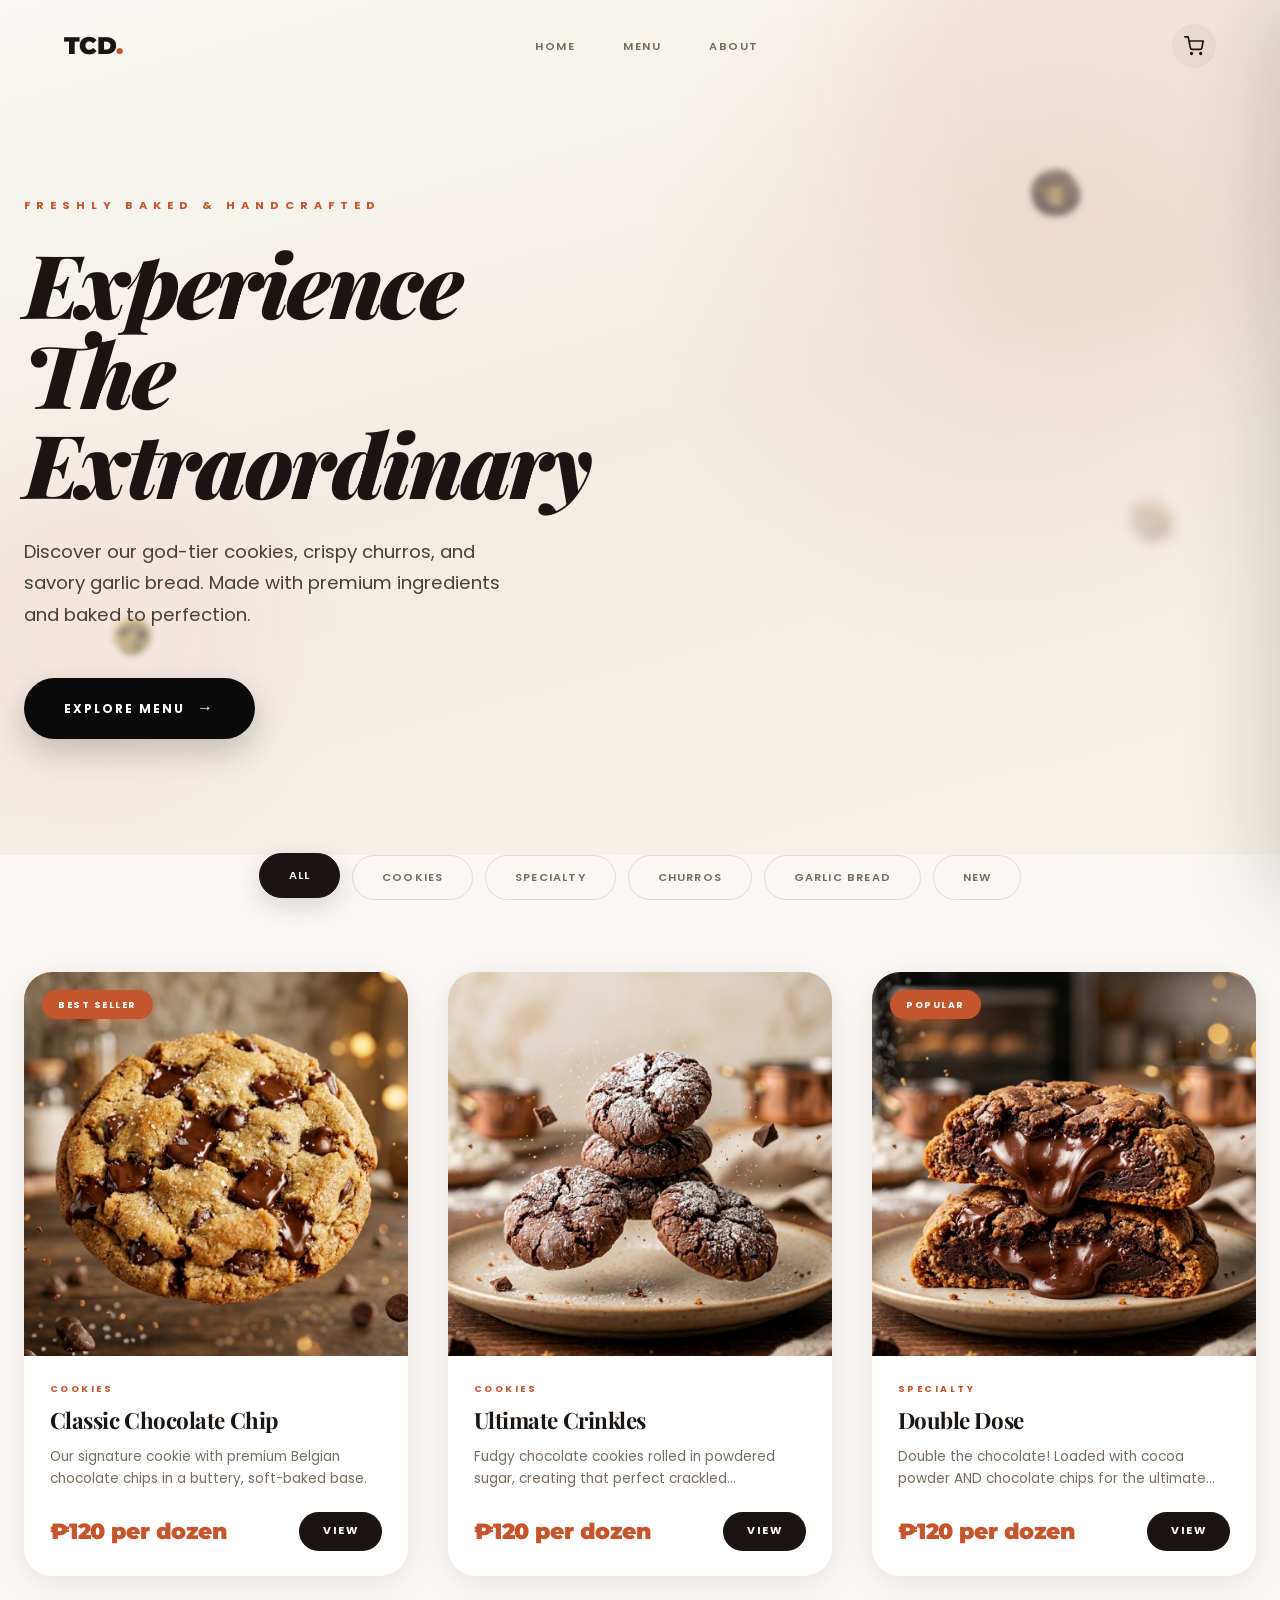
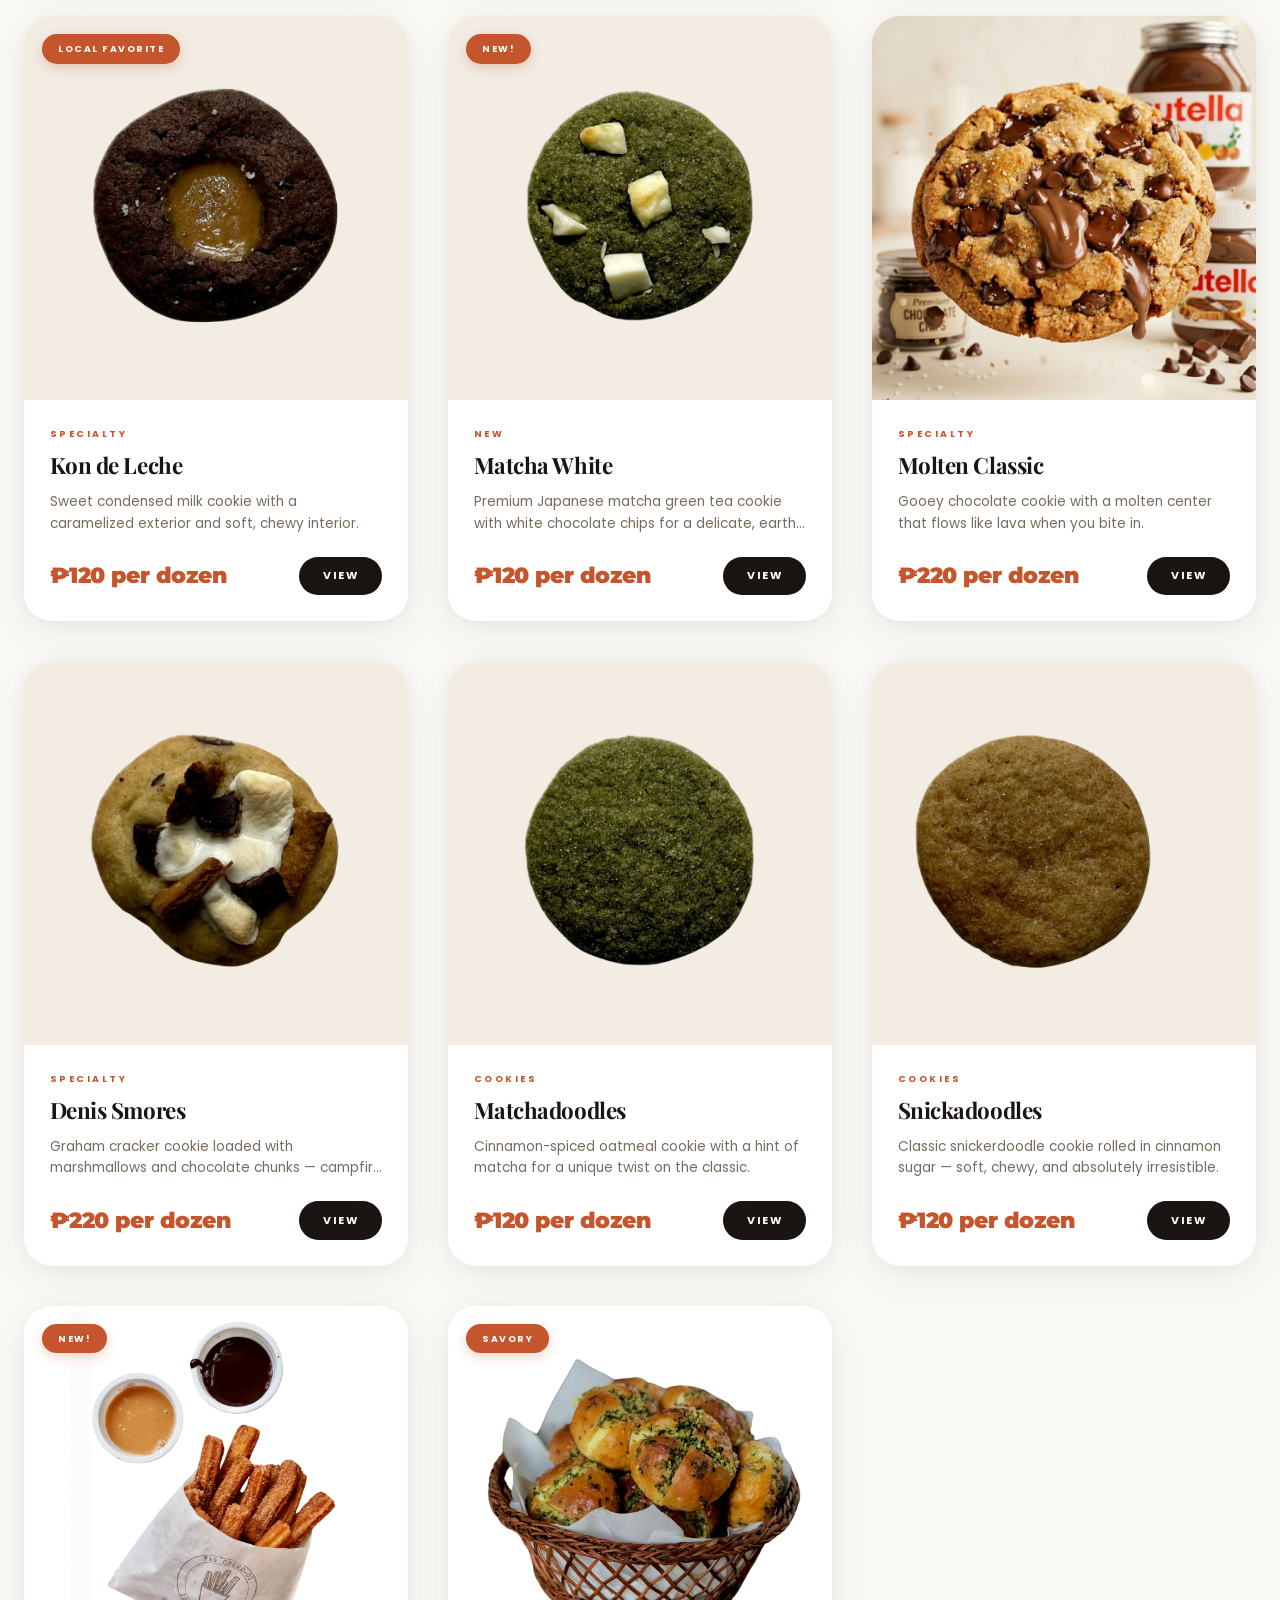
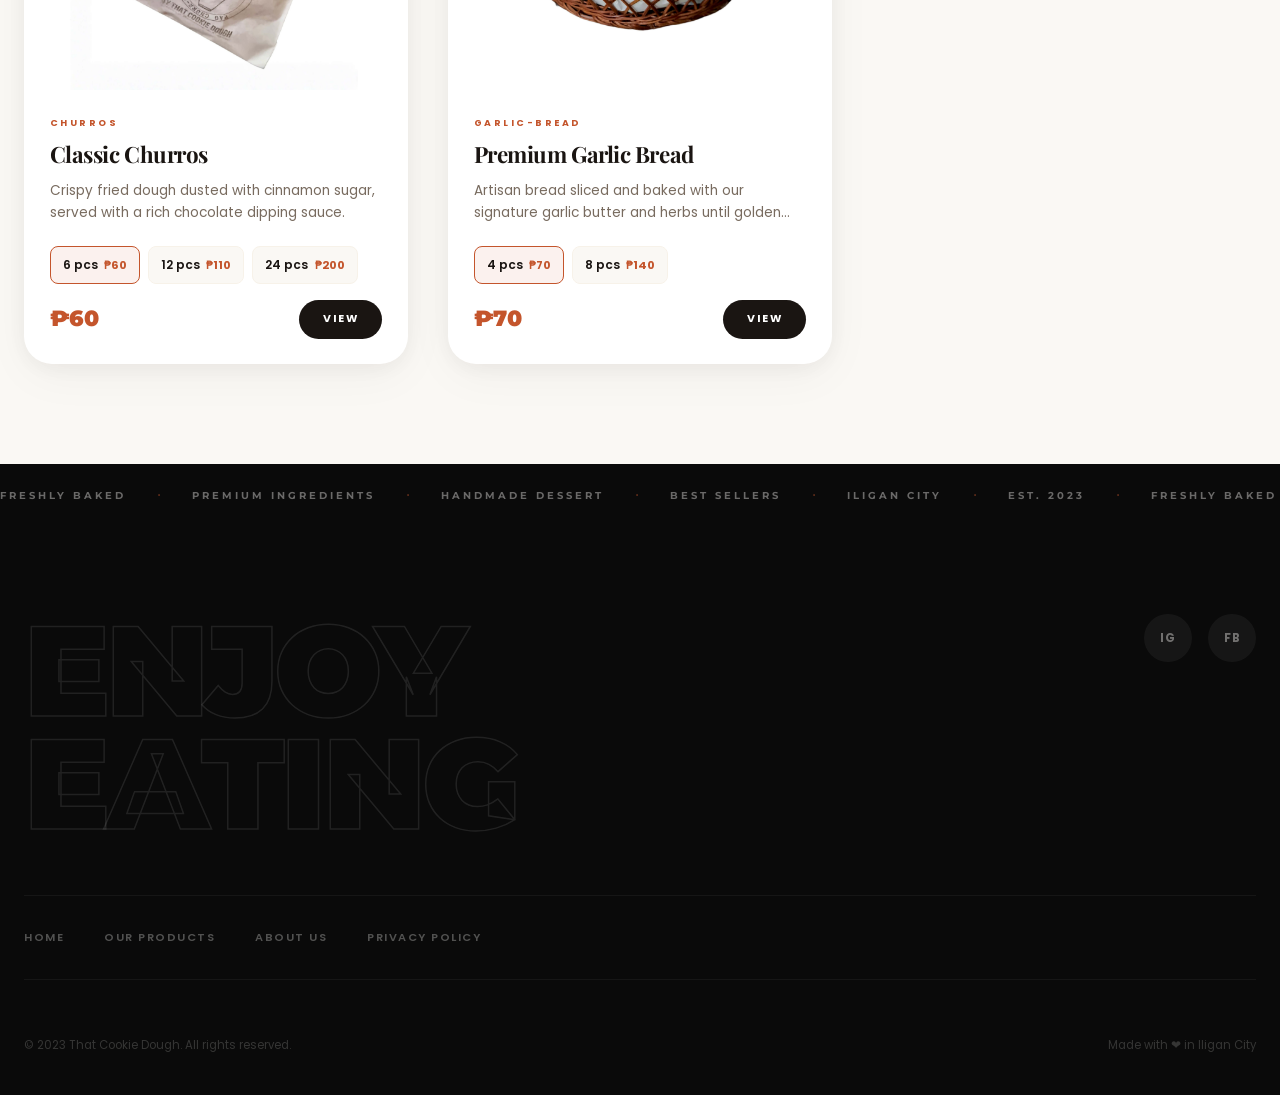
==== pages/product.html @ 1694c1f4 "feat: initial commit for deployment" ====
<!DOCTYPE html>
<html lang="en">
<head>
  <meta charset="UTF-8" />
  <meta name="viewport" content="width=device-width, initial-scale=1.0, viewport-fit=cover" />
  <title>Menu — That Cookie Dough</title>

  <link rel="preconnect" href="https://fonts.googleapis.com" />
  <link rel="preconnect" href="https://fonts.gstatic.com" crossorigin />
  <link href="https://fonts.googleapis.com/css2?family=Montserrat:wght@700;900&family=Poppins:wght@400;600;700&family=Playfair+Display:ital,wght@0,400;0,700;0,900;1,400;1,700&display=swap" rel="stylesheet" />
<link rel="stylesheet" href="../styles/product.css">
  
</head>
<body>

  <!-- NAV -->
  <nav class="nav-bar" id="main-nav" aria-label="Main navigation">
    <a href="homepage.html" class="logo">TCD<span class="logo-dot">.</span></a>
    <div class="nav-links">
      <a href="homepage.html" class="nav-link">Home</a>
      <a href="product.html" class="nav-link">Menu</a>
      <a href="#" class="nav-link">About</a>
    </div>
    <div class="nav-right">
      <button class="cart-icon-btn" id="cart-toggle" aria-label="Open cart">
        <svg width="20" height="20" viewBox="0 0 24 24" fill="none" stroke="currentColor" stroke-width="2" stroke-linecap="round" stroke-linejoin="round" aria-hidden="true">
          <circle cx="9" cy="21" r="1"/><circle cx="20" cy="21" r="1"/>
          <path d="M1 1h4l2.68 13.39a2 2 0 0 0 2 1.61h9.72a2 2 0 0 0 2-1.61L23 6H6"/>
        </svg>
        <span class="cart-count" id="cart-count">0</span>
      </button>
    </div>
  </nav>

  <!-- HERO SECTION -->
  <section class="hero-section" id="hero">
    <div class="hero-bg-elements" id="parallax-bg">
      <div class="floating-orb orb-1"></div>
      <div class="floating-orb orb-2"></div>
      <img src="../public/images/pictures/kon de leche.png" class="hero-float-img float-1" alt="" aria-hidden="true" onerror="this.src='https://images.unsplash.com/photo-1499636136210-6f4ee915583e?q=80&w=200&auto=format&fit=crop'" />
      <img src="../public/images/pictures/10.png" class="hero-float-img float-2" alt="" aria-hidden="true" onerror="this.src='https://images.unsplash.com/photo-1558961363-fa8fdf82db35?q=80&w=200&auto=format&fit=crop'" />
      <img src="../public/images/pictures/9.png" class="hero-float-img float-3" alt="" aria-hidden="true" onerror="this.style.display='none'" />
    </div>
    <div class="container hero-container">
      <div class="hero-content">
        <p class="hero-eyebrow">Freshly Baked & Handcrafted</p>
        <h1 class="hero-title">Experience<br/>The Extraordinary</h1>
        <p class="hero-subtitle">Discover our god-tier cookies, crispy churros, and savory garlic bread. Made with premium ingredients and baked to perfection.</p>
        <a href="#products-grid" class="hero-cta" id="hero-cta">Explore Menu</a>
      </div>
      
    </div>
  </section>

  <!-- FILTER SECTION -->
  <section class="filter-section">
    <div class="container">
      <div class="filter-bar">
        <button class="filter-btn active" data-filter="all">All</button>
        <button class="filter-btn" data-filter="cookies">Cookies</button>
        <button class="filter-btn" data-filter="specialty">Specialty</button>
        <button class="filter-btn" data-filter="churros">Churros</button>
        <button class="filter-btn" data-filter="garlic-bread">Garlic Bread</button>
        <button class="filter-btn" data-filter="new">New</button>
      </div>
    </div>
  </section>

  <!-- PRODUCTS GRID -->
  <section class="products-section">
    <div class="container">
      <div class="products-grid" id="products-grid">
        <!-- Products will be injected via JavaScript -->
      </div>
    </div>
  </section>

  <!-- MARQUEE STRIP -->
  <div class="marquee-strip" aria-hidden="true">
    <div class="marquee-strip-track">
      <div class="marquee-strip-content">
        <span>Freshly Baked</span><span class="ms-dot">·</span>
        <span>Premium Ingredients</span><span class="ms-dot">·</span>
        <span>Handmade Dessert</span><span class="ms-dot">·</span>
        <span>Best Sellers</span><span class="ms-dot">·</span>
        <span>Iligan City</span><span class="ms-dot">·</span>
        <span>Est. 2023</span><span class="ms-dot">·</span>
        <span>Freshly Baked</span><span class="ms-dot">·</span>
        <span>Premium Ingredients</span><span class="ms-dot">·</span>
        <span>Handmade Dessert</span><span class="ms-dot">·</span>
        <span>Best Sellers</span><span class="ms-dot">·</span>
        <span>Iligan City</span><span class="ms-dot">·</span>
        <span>Est. 2023</span><span class="ms-dot">·</span>
      </div>
    </div>
  </div>

  <!-- FOOTER -->
  <footer id="footer">
    <div class="container">
      <div class="footer-top">
        <div>
          <div class="footer-enjoy">ENJOY</div>
          <div class="footer-enjoy">EATING</div>
        </div>
        <div class="footer-socials">
          <a href="https://www.instagram.com/thatcookiedough.ph/" class="social-btn" aria-label="Instagram" target = "_blank">IG</a>
          <a href="https://web.facebook.com/ThatCookieDoughIligan" class="social-btn" aria-label="Facebook" target = "_blank">FB</a>
        </div>
      </div>
      <nav class="footer-links" aria-label="Footer navigation">
        <a class="footer-link" href="homepage.html">Home</a>
        <a class="footer-link" href="product.html">Our Products</a>
        <a class="footer-link" href="#">About Us</a>
        <a class="footer-link" href="#">Privacy Policy</a>
      </nav>
      <div class="footer-bottom">
        <p>© 2023 That Cookie Dough. All rights reserved.</p>
        <p>Made with ❤ in Iligan City</p>
      </div>
    </div>
  </footer>

  <!-- CART PANEL -->
  <div class="cart-overlay" id="cart-overlay" aria-hidden="true"></div>

  <aside class="cart-panel" id="cart-panel" aria-label="Shopping cart">
    <div class="cart-panel-header">
      <h2 class="cart-panel-title">Your Cart</h2>
      <button class="cart-close-btn" id="cart-close" aria-label="Close cart">✕</button>
    </div>
    <div class="cart-items" id="cart-items">
      <div class="cart-empty" id="cart-empty">
        <span class="cart-empty-icon">🛒</span>
        <p>Your cart is empty.</p>
        <p class="cart-empty-sub">Add some treats to get started!</p>
      </div>
    </div>
    <div class="cart-footer" id="cart-footer">
      <div class="cart-total-row">
        <span>Total</span>
        <span class="cart-total-amount" id="cart-total">₱0</span>
      </div>
      <button class="btn-checkout" id="btn-checkout">Proceed to Checkout</button>
    </div>
  </aside>

  <div class="add-feedback-wrap" id="add-feedback-wrap" aria-live="polite"></div>

  <!-- SCRIPTS -->
  <script>
    (function() {
      'use strict';

      // Product Data - matches PRODUCT_MEDIA_REGISTRY from productinfo.html
      const products = [
        {
          id: 'classic',
          name: 'Classic Chocolate Chip',
          price: 120,
          category: 'cookies',
          desc: 'Our signature cookie with premium Belgian chocolate chips in a buttery, soft-baked base.',
          images: '../public/assets/pictures/Classic cookies.png',
          badge: 'Best Seller'
        },
        {
          id: 'crinkles',
          name: 'Ultimate Crinkles',
          price: 120,
          category: 'cookies',
          desc: 'Fudgy chocolate cookies rolled in powdered sugar, creating that perfect crackled appearance.',
          images: '../public/assets/pictures/crinkles.png',
          badge: null
        },
        {
          id: 'double',
          name: 'Double Dose',
          price: 120,
          category: 'specialty',
          desc: 'Double the chocolate! Loaded with cocoa powder AND chocolate chips for the ultimate chocolate experience.',
          images: '../public/assets/pictures/double.png',
          badge: 'Popular'
        },
        {
          id: 'kon-de-leche',
          name: 'Kon de Leche',
          price: 120,
          category: 'specialty',
          desc: 'Sweet condensed milk cookie with a caramelized exterior and soft, chewy interior.',
          images: '../public/assets/pictures/kon de leche.png',
          badge: 'Local Favorite'
        },
        {
          id: 'matcha-white',
          name: 'Matcha White',
          price: 120,
          category: 'new',
          desc: 'Premium Japanese matcha green tea cookie with white chocolate chips for a delicate, earthy sweetness.',
          images: '../public/assets/pictures/matcha white.png',
          badge: 'New!'
        },
        {
          id: 'molten-classic',
          name: 'Molten Classic',
          price: 220,
          category: 'specialty',
          desc: 'Gooey chocolate cookie with a molten center that flows like lava when you bite in.',
          images: '../public/assets/pictures/molten clasic.png',
          badge: null
        },
        {
          id: 'denis-smores',
          name: 'Denis Smores',
          price: 220,
          category: 'specialty',
          desc: 'Graham cracker cookie loaded with marshmallows and chocolate chunks — campfire vibes in every bite.',
          images: '../public/assets/pictures/denis smores.png',
          badge: null
        },
        {
          id: 'matchadoodles',
          name: 'Matchadoodles',
          price: 120,
          category: 'cookies',
          desc: 'Cinnamon-spiced oatmeal cookie with a hint of matcha for a unique twist on the classic.',
          images: '../public/assets/cookei/matchadoodles.png',
          badge: null
        },
        {
          id: 'snickadoodles',
          name: 'Snickadoodles',
          price: 120,
          category: 'cookies',
          desc: 'Classic snickerdoodle cookie rolled in cinnamon sugar — soft, chewy, and absolutely irresistible.',
          images: '../public/assets/cookei/snickadoodles.png',
          badge: null
        },
        {
          id: 'classic-churros',
          name: 'Classic Churros',
          category: 'churros',
          desc: 'Crispy fried dough dusted with cinnamon sugar, served with a rich chocolate dipping sauce.',
          images: '../public/assets/CHURROS 1.jpeg',
          badge: 'New!',
          prices: {
            '6 pcs': 60,
            '12 pcs': 110,
            '24 pcs': 200
          }
        },
        {
          id: 'premium-garlic-bread',
          name: 'Premium Garlic Bread',
          category: 'garlic-bread',
          desc: 'Artisan bread sliced and baked with our signature garlic butter and herbs until golden crisp.',
          images: '../public/assets/BREAD 1.jpeg',
          badge: 'Savory',
          prices: {
            '4 pcs': 70,
            '8 pcs': 140
          }
        }
      ];

      // DOM Elements
      const productsGrid = document.getElementById('products-grid');
      const cartToggle = document.getElementById('cart-toggle');
      const cartPanel = document.getElementById('cart-panel');
      const cartOverlay = document.getElementById('cart-overlay');
      const cartClose = document.getElementById('cart-close');
      const cartItems = document.getElementById('cart-items');
      const cartEmpty = document.getElementById('cart-empty');
      const cartFooter = document.getElementById('cart-footer');
      const cartCount = document.getElementById('cart-count');
      const cartTotal = document.getElementById('cart-total');
      const cartFeedbackWrap = document.getElementById('add-feedback-wrap');

      // Cart State
      let cart = JSON.parse(localStorage.getItem('tcd-cart') || '[]');

      // Nav scroll effect
      const nav = document.getElementById('main-nav');
      window.addEventListener('scroll', () => {
        nav.classList.toggle('scrolled', window.scrollY > 30);
      }, { passive: true });

      // Render Products
      function renderProducts(filter = 'all') {
        const filtered = filter === 'all' 
          ? products 
          : products.filter(p => p.category === filter);

        productsGrid.innerHTML = filtered.map((product, index) => {
          // Check if product has multiple price options
          const hasMultiplePrices = product.prices && typeof product.prices === 'object';
          const priceKeys = hasMultiplePrices ? Object.keys(product.prices) : [];
          const defaultPrice = hasMultiplePrices ? product.prices[priceKeys[0]] : product.price;
          // Display "per dozen" for products with single price (cookies)
          const perDozenText = hasMultiplePrices ? '' : ' per dozen';
          const displayPrice = `₱${defaultPrice}${perDozenText}`;
          
          // Generate size options HTML for products with multiple prices
          const sizeOptionsHTML = hasMultiplePrices ? `
            <div class="size-options" data-product-id="${product.id}">
              ${priceKeys.map((key, idx) => `
                <label class="size-option">
                  <input type="radio" name="size-${product.id}" value="${product.prices[key]}" ${idx === 0 ? 'checked' : ''} />
                  <span class="size-label">${key}</span>
                  <span class="size-price">₱${product.prices[key]}</span>
                </label>
              `).join('')}
            </div>
          ` : '';

          return `
            <article class="product-card" data-id="${product.id}" style="animation-delay: ${index * 0.05}s">
              <div class="product-card-inner">
                <div class="card-image-wrap">
                  <img class="card-image" src="${product.images}" alt="${product.name}" loading="lazy" onerror="this.src='https://images.unsplash.com/photo-1499636136210-6f4ee915583e?q=80&w=500&auto=format&fit=crop'" />
                  ${product.badge ? `<span class="card-badge">${product.badge}</span>` : ''}
                  <button class="card-quick-add" aria-label="Quick add ${product.name}" data-id="${product.id}" data-price="${defaultPrice}">
                    <svg viewBox="0 0 24 24" fill="none" stroke="currentColor" stroke-width="2.5" stroke-linecap="round" stroke-linejoin="round">
                      <line x1="12" y1="5" x2="12" y2="19"></line>
                      <line x1="5" y1="12" x2="19" y2="12"></line>
                    </svg>
                  </button>
                </div>
                <div class="card-content">
                  <p class="card-category">${product.category}</p>
                  <h3 class="card-title">${product.name}</h3>
                  <p class="card-desc">${product.desc}</p>
                  ${sizeOptionsHTML}
                  <div class="card-footer">
                    <span class="card-price" id="price-${product.id}">${displayPrice}</span>
                    <a href="productinfo.html?id=${product.id}&name=${encodeURIComponent(product.name)}&price=${defaultPrice}&desc=${encodeURIComponent(product.desc)}&category=${product.category}" class="card-btn">View</a>
                  </div>
                </div>
              </div>
            </article>
          `;
        }).join('');

        // Apply 3D Hover effect on newly rendered cards
        const cards = document.querySelectorAll('.product-card');
        cards.forEach(card => {
          const inner = card.querySelector('.product-card-inner');
          
          card.addEventListener('mousemove', (e) => {
            const rect = card.getBoundingClientRect();
            const x = e.clientX - rect.left;
            const y = e.clientY - rect.top;
            const centerX = rect.width / 2;
            const centerY = rect.height / 2;
            
            // Calculate tilt angle based on mouse position
            const rotateX = ((y - centerY) / centerY) * -8; // Max 8 degrees tilt
            const rotateY = ((x - centerX) / centerX) * 8;
            
            // Pop the specific elements inside
            inner.style.transform = `scale(1.02) rotateX(${rotateX}deg) rotateY(${rotateY}deg)`;
            inner.style.boxShadow = `
              ${(centerX - x) * 0.15}px ${(centerY - y) * 0.15}px 30px rgba(47,33,25,0.15),
              0 20px 40px rgba(47,33,25,0.1)
            `;
          });
          
          card.addEventListener('mouseleave', () => {
             inner.style.transform = 'scale(1) rotateX(0) rotateY(0)';
             inner.style.boxShadow = 'var(--shadow-card)';
          });
        });

        // Add click handlers to cards
        document.querySelectorAll('.product-card').forEach(card => {
          card.addEventListener('click', (e) => {
            if (!e.target.closest('.card-quick-add')) {
              const id = card.dataset.id;
              const product = products.find(p => p.id === id);
              if (product) {
                // Get the correct price for products with multiple prices
                const price = product.prices ? Object.values(product.prices)[0] : product.price;
                window.location.href = `productinfo.html?id=${product.id}&name=${encodeURIComponent(product.name)}&price=${price}&desc=${encodeURIComponent(product.desc)}&category=${product.category}`;
              }
            }
          });
        });

        // Quick add handlers
        document.querySelectorAll('.card-quick-add').forEach(btn => {
          btn.addEventListener('click', (e) => {
            e.stopPropagation();
            const id = btn.dataset.id;
            const product = products.find(p => p.id === id);
            if (product) {
              // Get the selected price - check if there's a selected radio button
              let price = product.price || product.prices ? Object.values(product.prices)[0] : 0;
              
              // If product has multiple prices, get the selected one
              if (product.prices) {
                const selectedRadio = document.querySelector(`input[name="size-${id}"]:checked`);
                if (selectedRadio) {
                  price = parseInt(selectedRadio.value);
                }
              }
              
              addToCart(product.id, product.name, price, 1);
            }
          });
        });

        // Size option handlers - update price display and button data
        document.querySelectorAll('.size-options').forEach(optionsDiv => {
          const productId = optionsDiv.dataset.productId;
          const priceDisplay = document.getElementById(`price-${productId}`);
          const quickAddBtn = document.querySelector(`.card-quick-add[data-id="${productId}"]`);
          
          optionsDiv.querySelectorAll('input[type="radio"]').forEach(radio => {
            radio.addEventListener('change', (e) => {
              const selectedPrice = e.target.value;
              // For multi-price products (churros, garlic bread), don't add "per dozen"
              const perDozenText = '';
              if (priceDisplay) {
                priceDisplay.textContent = `₱${selectedPrice}${perDozenText}`;
              }
              if (quickAddBtn) {
                quickAddBtn.dataset.price = selectedPrice;
              }
            });
          });
        });
      }

      // Filter buttons
      document.querySelectorAll('.filter-btn').forEach(btn => {
        btn.addEventListener('click', () => {
          document.querySelectorAll('.filter-btn').forEach(b => b.classList.remove('active'));
          btn.classList.add('active');
          renderProducts(btn.dataset.filter);
        });
      });

      // Cart Functions
      function saveCart() {
        localStorage.setItem('tcd-cart', JSON.stringify(cart));
      }

      function openCart() {
        cartPanel.classList.add('open');
        cartOverlay.classList.add('active');
        document.body.style.overflow = 'hidden';
      }

      function closeCart() {
        cartPanel.classList.remove('open');
        cartOverlay.classList.remove('active');
        document.body.style.overflow = '';
      }

      cartToggle.addEventListener('click', openCart);
      cartClose.addEventListener('click', closeCart);
      cartOverlay.addEventListener('click', closeCart);

      function renderCart() {
        const total = cart.reduce((s, i) => s + i.price * i.qty, 0);
        const count = cart.reduce((s, i) => s + i.qty, 0);

        cartCount.textContent = count;
        cartCount.classList.toggle('has-items', count > 0);
        cartTotal.textContent = '₱' + total.toLocaleString();
        
        // Remove existing items
        document.querySelectorAll('.cart-item').forEach(el => el.remove());

        if (cart.length === 0) {
          cartEmpty.style.display = 'flex';
          cartFooter.style.display = 'none';
          saveCart();
          return;
        }

        cartEmpty.style.display = 'none';
        cartFooter.style.display = 'block';

        cart.forEach(item => {
          const el = document.createElement('div');
          el.className = 'cart-item';
          el.innerHTML = `
            <div class="cart-item-info">
              <span class="cart-item-name">${item.name}</span>
              <span class="cart-item-price">₱${(item.price * item.qty).toLocaleString()}</span>
            </div>
            <div class="cart-item-controls">
              <button class="cart-qty-btn" aria-label="Decrease">−</button>
              <span class="cart-qty-num">${item.qty}</span>
              <button class="cart-qty-btn" aria-label="Increase">+</button>
              <button class="cart-remove-btn" aria-label="Remove">✕</button>
            </div>`;
          
          el.querySelectorAll('.cart-qty-btn')[0].addEventListener('click', () => {
            item.qty--;
            if (item.qty <= 0) cart = cart.filter(c => c.id !== item.id);
            renderCart();
          });
          el.querySelectorAll('.cart-qty-btn')[1].addEventListener('click', () => {
            item.qty++;
            renderCart();
          });
          el.querySelector('.cart-remove-btn').addEventListener('click', () => {
            cart = cart.filter(c => c.id !== item.id);
            renderCart();
          });
          cartItems.appendChild(el);
        });
        saveCart();
      }

      function addToCart(id, name, price, quantity) {
        const existing = cart.find(i => i.id === id);
        if (existing) existing.qty += quantity;
        else cart.push({ id, name, price: Number(price), qty: quantity });
        renderCart();
        showAddFeedback(name);
      }

      function showAddFeedback(name) {
        const el = document.createElement('div');
        el.className = 'add-feedback';
        el.textContent = `"${name}" added to cart!`;
        cartFeedbackWrap.appendChild(el);
        requestAnimationFrame(() => el.classList.add('show'));
        setTimeout(() => {
          el.classList.remove('show');
          el.addEventListener('transitionend', () => el.remove(), { once: true });
        }, 2200);
      }

      // Checkout button
      document.getElementById('btn-checkout').addEventListener('click', () => {
        if (cart.length === 0) {
          alert('Your cart is empty. Add some treats first!');
          return;
        }
        // Build URL with cart items
        const cartParam = cart.map(item => `${item.id}:${item.qty}`).join(',');
        window.location.href = `productinfo.html?cart=${encodeURIComponent(cartParam)}&fromCart=true`;
      });

      // Initial render
      renderProducts();
      renderCart();

      // -- GOD-TIER 3D & PARALLAX LOGIC --
      const hero3DCard = document.getElementById('hero-3d-card');
      const hero3DImg = document.getElementById('hero-3d-img');
      const parallaxBg = document.getElementById('parallax-bg');
      const floatImgs = document.querySelectorAll('.hero-float-img');
      
      if (hero3DCard && parallaxBg) {
        document.addEventListener('mousemove', (e) => {
          const x = e.clientX / window.innerWidth;
          const y = e.clientY / window.innerHeight;

          // Hero Card 3D Tilt
          const cardRect = hero3DCard.getBoundingClientRect();
          const cardCenterX = cardRect.left + cardRect.width / 2;
          const cardCenterY = cardRect.top + cardRect.height / 2;
          const rotateY = ((e.clientX - cardCenterX) / cardRect.width) * 20; // Max 20deg
          const rotateX = ((e.clientY - cardCenterY) / cardRect.height) * -20; // Max -20deg

          // Apply rotation with a subtle shine effect
          hero3DCard.style.transform = `rotateX(${rotateX}deg) rotateY(${rotateY}deg)`;
          hero3DImg.style.transform = `translateZ(100px) rotate(${x * -8}deg) scale(1.1)`;

          // Parallax background items
          floatImgs[0].style.transform = `translate(${x * 60}px, ${y * 40}px) rotate(15deg)`;
          floatImgs[1].style.transform = `translate(${x * -70}px, ${y * -50}px) rotate(-25deg)`;
          floatImgs[2].style.transform = `translate(${x * 40}px, ${y * -80}px) rotate(45deg)`;
        });
        
        // Reset nicely when off screen tracking isn't possible, nicely centers
        document.addEventListener('mouseleave', () => {
          hero3DCard.style.transform = `rotateX(0deg) rotateY(0deg)`;
          hero3DImg.style.transform = `translateZ(80px) rotate(-15deg) scale(1)`;
          floatImgs[0].style.transform = `translate(0px, 0px) rotate(15deg)`;
          floatImgs[1].style.transform = `translate(0px, 0px) rotate(-25deg)`;
          floatImgs[2].style.transform = `translate(0px, 0px) rotate(45deg)`;
        });
      }

      // Smooth scroll for CTA
      const heroCta = document.getElementById('hero-cta');
      if (heroCta) {
        heroCta.addEventListener('click', (e) => {
          e.preventDefault();
          const target = document.getElementById('products-grid');
          const offset = 100; // Account for fixed nav
          const top = target.getBoundingClientRect().top + window.scrollY - offset;
          window.scrollTo({ top, behavior: 'smooth' });
        });
      }

    })();
  </script>
</body>
</html>
---- styles/product.css ----
/* ═══════════════════════════════════════════════════════════════════
       GOD-TIER PRODUCT CATALOG — Apple/Nike-Level Premium Experience
       That Cookie Dough | Immersive E-Commerce Design
    ═══════════════════════════════════════════════════════════════════ */

    /* ── ROOT VARIABLES ── */
    :root {
      --accent: #c4552c;
      --accent-deep: #a74321;
      --accent-red: #e31d24;
      --accent-glow: rgba(196, 85, 44, 0.18);
      
      --layer-1: #faf8f4;
      --layer-2: #f2ece3;
      --layer-3: #f7f2e9;
      
      --dark-1: #0a0a0a;
      --dark-2: #141414;
      --dark-3: #1c1c1c;
      
      --t-head: #1a1512;
      --t-body: #4a3f36;
      --t-secondary: #786b5f;
      --t-low: #a89a8c;
      
      /* Premium easing curves */
      --ease-out: cubic-bezier(0.16, 1, 0.3, 1);
      --ease-bounce: cubic-bezier(0.34, 1.56, 0.64, 1);
      --ease-smooth: cubic-bezier(0.25, 0.46, 0.45, 0.94);
      --ease-luxury: cubic-bezier(0.22, 1, 0.36, 1);
      
      --section-py: 100px;
      --container-max: 1440px;
      --container-px: 24px;
      --radius-card: 28px;
      --radius-btn: 50px;
      --radius-sm: 12px;
      
      /* Enhanced shadows for premium feel */
      --shadow-card: 0 4px 24px rgba(26, 21, 18, 0.06), 0 12px 48px rgba(26, 21, 18, 0.04);
      --shadow-card-hov: 0 8px 32px rgba(26, 21, 18, 0.1), 0 24px 64px rgba(26, 21, 18, 0.08);
      --shadow-glass: 0 8px 32px rgba(0, 0, 0, 0.08), inset 0 1px 0 rgba(255, 255, 255, 0.2);
      --shadow-lifted: 0 20px 60px rgba(26, 21, 18, 0.12), 0 8px 24px rgba(26, 21, 18, 0.06);
    }

    /* ── RESET & BASE ── */
    *, *::before, *::after {
      margin: 0;
      padding: 0;
      box-sizing: border-box;
      scrollbar-width: thin;
      scrollbar-color: var(--accent) #f2ebe5;
    }

    html {
      overflow-x: hidden;
      scroll-behavior: smooth;
    }

    body {
      width: 100%;
      background: var(--layer-1);
      color: var(--t-head);
      font-family: 'Poppins', -apple-system, BlinkMacSystemFont, sans-serif;
      font-size: 15px;
      line-height: 1.65;
      overflow-x: hidden;
      -webkit-font-smoothing: antialiased;
      -moz-osx-font-smoothing: grayscale;
    }

    h1, h2, h3 { 
      font-family: 'Montserrat', -apple-system, BlinkMacSystemFont, sans-serif; 
      font-weight: 700; 
      line-height: 1.15; 
      letter-spacing: -0.02em;
    }
    
    h1 { font-weight: 900; }
    
    a { text-decoration: none; color: inherit; }
    button { cursor: pointer; font-family: inherit; border: none; background: none; }
    img { display: block; max-width: 100%; }

    /* ── CONTAINER ── */
    .container {
      max-width: var(--container-max);
      margin: 0 auto;
      padding: 0 var(--container-px);
    }

    /* ═══════════════════════════════════════════════════════════════
       ULTRA-MINIMALISTIC GLASSMORPHIC NAV BAR
    ═══════════════════════════════════════════════════════════════ */
    .nav-bar {
      position: fixed;
      top: 0; left: 0; right: 0;
      padding: 1.5rem clamp(2rem, 5vw, 5rem);
      display: flex;
      justify-content: space-between;
      align-items: center;
      z-index: 100;
      transition: all 0.4s var(--ease-luxury);
    }

    .nav-bar.scrolled {
      background: rgba(250, 248, 244, 0.85);
      backdrop-filter: blur(20px) saturate(200%);
      -webkit-backdrop-filter: blur(20px) saturate(200%);
      padding: 1rem clamp(2rem, 5vw, 5rem);
      border-bottom: 1px solid rgba(26, 21, 18, 0.04);
      box-shadow: 0 4px 30px rgba(26, 21, 18, 0.06);
    }

    .logo {
      font-family: 'Montserrat', sans-serif;
      font-weight: 900;
      font-size: 1.5rem;
      letter-spacing: -0.03em;
      color: var(--t-head);
      transition: transform 0.3s var(--ease-bounce);
    }
    .logo:hover { transform: scale(1.02); }
    .logo-dot { 
      color: var(--accent);
      transition: transform 0.3s var(--ease-bounce);
    }
    .logo:hover .logo-dot { transform: rotate(180deg); }

    .nav-links {
      display: none;
      gap: 3rem;
      align-items: center;
    }
    @media (min-width: 900px) { .nav-links { display: flex; } }

    .nav-link {
      font-size: 0.7rem;
      font-weight: 600;
      text-transform: uppercase;
      letter-spacing: 1.5px;
      color: var(--t-secondary);
      position: relative;
      padding: 0.5rem 0;
      transition: color 0.3s var(--ease-smooth);
    }
    .nav-link::after {
      content: '';
      position: absolute;
      bottom: 0;
      left: 0;
      width: 0;
      height: 1.5px;
      background: var(--accent);
      transition: width 0.3s var(--ease-luxury);
    }
    .nav-link:hover { color: var(--t-head); }
    .nav-link:hover::after { width: 100%; }

    .nav-right {
      display: flex;
      align-items: center;
      gap: 1rem;
    }

    .cart-icon-btn {
      position: relative;
      width: 44px; height: 44px;
      background: rgba(26, 21, 18, 0.04);
      border-radius: 50%;
      display: flex; align-items: center; justify-content: center;
      color: var(--t-head);
      transition: all 0.3s var(--ease-bounce);
    }
    .cart-icon-btn:hover { 
      background: var(--accent); 
      color: #fff; 
      transform: scale(1.08);
      box-shadow: 0 8px 24px rgba(196, 85, 44, 0.3);
    }

    .cart-count {
      position: absolute;
      top: -3px; right: -3px;
      min-width: 20px; height: 20px;
      background: var(--accent);
      color: #fff;
      border-radius: 10px;
      font-size: 0.6rem; font-weight: 700;
      display: flex; align-items: center; justify-content: center;
      padding: 0 5px;
      border: 2px solid var(--layer-1);
      transform: scale(0);
      transition: transform 0.35s var(--ease-bounce);
    }
    .cart-count.has-items { transform: scale(1); }

    /* ═══════════════════════════════════════════════════════════════
       IMMERSIVE 3D HERO SECTION
    ═══════════════════════════════════════════════════════════════ */
    .hero-section {
      padding: 180px 0 100px;
      position: relative;
      overflow: hidden;
      perspective: 1500px;
      min-height: 95vh;
      display: flex;
      align-items: center;
      background: linear-gradient(165deg, var(--layer-1) 0%, var(--layer-2) 50%, var(--layer-3) 100%);
    }

    .hero-section::before {
      content: '';
      position: absolute;
      top: -30%;
      right: -15%;
      width: 70%;
      height: 120%;
      background: radial-gradient(ellipse, rgba(196, 85, 44, 0.08) 0%, transparent 60%);
      pointer-events: none;
    }

    .hero-container {
      display: grid;
      grid-template-columns: 1fr 1fr;
      align-items: center;
      gap: clamp(3rem, 8vw, 6rem);
      position: relative;
      z-index: 10;
      width: 100%;
      max-width: var(--container-max);
      margin: 0 auto;
      padding: 0 var(--container-px);
    }

    @media (max-width: 1024px) {
      .hero-container { 
        grid-template-columns: 1fr; 
        text-align: center;
        gap: 3rem;
      }
      .hero-content { text-align: center; }
      .hero-showcase { margin-top: 1rem; }
    }

    /* Hero Content Typography - Apple-style */
    .hero-content {
      text-align: left;
      position: relative;
      z-index: 1;
    }
    
    @media (max-width: 1024px) { 
      .hero-content { 
        text-align: center;
        display: flex;
        flex-direction: column;
        align-items: center;
      } 
    }

    .hero-eyebrow {
      font-size: 0.7rem;
      font-weight: 700;
      text-transform: uppercase;
      letter-spacing: 6px;
      color: var(--accent);
      margin-bottom: 1.5rem;
      animation: fadeUp 0.9s var(--ease-out) both;
    }

    .hero-title {
      font-family: 'Playfair Display', Georgia, serif;
      font-size: clamp(3rem, 7vw, 5.5rem);
      font-weight: 900;
      font-style: italic;
      line-height: 1.02;
      letter-spacing: -0.03em;
      color: var(--t-head);
      margin-bottom: 1.8rem;
      animation: fadeUp 0.9s 0.1s var(--ease-out) both;
    }

    .hero-subtitle {
      font-size: 1.15rem;
      color: var(--t-body);
      max-width: 480px;
      line-height: 1.7;
      margin-bottom: 2.5rem;
      animation: fadeUp 0.9s 0.2s var(--ease-out) both;
    }

    @media (max-width: 1024px) {
      .hero-subtitle {
        max-width: 560px;
      }
    }

    @keyframes fadeUp {
      from { opacity: 0; transform: translateY(40px); }
      to { opacity: 1; transform: translateY(0); }
    }

    /* Hero CTA Button */
    .hero-cta {
      display: inline-flex;
      align-items: center;
      gap: 0.75rem;
      margin-top: 0.5rem;
      padding: 1.1rem 2.5rem;
      background: var(--dark-1);
      color: #fff;
      font-size: 0.75rem;
      font-weight: 700;
      text-transform: uppercase;
      letter-spacing: 2px;
      border-radius: 50px;
      box-shadow: 0 12px 32px rgba(0, 0, 0, 0.2);
      transition: all 0.4s var(--ease-bounce);
      position: relative;
      overflow: hidden;
      animation: fadeUp 0.9s 0.3s var(--ease-out) both;
    }

    .hero-cta::before {
      content: ''; 
      position: absolute; 
      top: 0; left: -100%; 
      width: 100%; height: 100%;
      background: linear-gradient(90deg, transparent, rgba(255,255,255,0.15), transparent);
      transition: left 0.6s ease;
    }
    
    .hero-cta::after {
      content: '→';
      font-size: 1rem;
      transition: transform 0.3s var(--ease-bounce);
    }
    
    .hero-cta:hover { 
      transform: translateY(-4px); 
      box-shadow: 0 18px 44px rgba(0, 0, 0, 0.28);
    }
    .hero-cta:hover::before { left: 100%; }
    .hero-cta:hover::after { transform: translateX(4px); }

    /* ═══════════════════════════════════════════════════════════════
       3D SHOWCASE CARD - Premium Glassmorphism
    ═══════════════════════════════════════════════════════════════ */
    .hero-showcase {
      display: flex; 
      justify-content: center; 
      align-items: center;
      perspective: 1500px;
    }

    .hero-3d-card {
      width: min(100%, 420px);
      aspect-ratio: 4/5;
      background: linear-gradient(145deg, 
        rgba(255, 255, 255, 0.7) 0%, 
        rgba(255, 255, 255, 0.3) 50%,
        rgba(255, 255, 255, 0.1) 100%);
      border: 1px solid rgba(255, 255, 255, 0.4);
      border-radius: 32px;
      box-shadow: 
        0 25px 50px rgba(0, 0, 0, 0.1),
        0 0 0 1px rgba(255, 255, 255, 0.5) inset,
        0 -10px 40px rgba(196, 85, 44, 0.05) inset;
      backdrop-filter: blur(30px) saturate(150%);
      -webkit-backdrop-filter: blur(30px) saturate(150%);
      transform-style: preserve-3d;
      will-change: transform;
      position: relative;
      display: flex; 
      align-items: center; 
      justify-content: center;
      transition: transform 0.12s ease-out;
    }

    .hero-3d-card::before {
      content: '';
      position: absolute;
      inset: -30px;
      background: radial-gradient(circle at 50% 30%, rgba(196, 85, 44, 0.12) 0%, transparent 50%);
      z-index: -1;
      filter: blur(20px);
    }

    .hero-3d-card::after {
      content: '';
      position: absolute;
      inset: -40px;
      background: radial-gradient(circle at 70% 70%, rgba(227, 29, 36, 0.06) 0%, transparent 40%);
      z-index: -2;
      filter: blur(30px);
    }

    .hero-3d-img {
      width: 150%;
      max-width: none;
      transform: translateZ(60px) rotate(-12deg);
      filter: drop-shadow(0 40px 40px rgba(0, 0, 0, 0.25));
      pointer-events: none;
      transition: transform 0.25s ease-out;
    }

    /* ═══════════════════════════════════════════════════════════════
       FLOATING PARALLAX BACKGROUND - Complex Layered Animations
    ═══════════════════════════════════════════════════════════════ */
    .hero-bg-elements {
      position: absolute; 
      inset: 0; 
      pointer-events: none; 
      overflow: hidden;
      z-index: 0;
    }
    
    .floating-orb {
      position: absolute; 
      border-radius: 50%; 
      filter: blur(60px); 
      opacity: 0.5;
    }
    
    .orb-1 { 
      width: 500px; height: 500px; 
      background: rgba(196, 85, 44, 0.12); 
      top: -150px; right: -100px; 
      animation: orbFloat1 15s ease-in-out infinite alternate;
    }
    
    .orb-2 { 
      width: 350px; height: 350px; 
      background: rgba(227, 29, 36, 0.06); 
      bottom: 5%; left: -80px; 
      animation: orbFloat2 18s ease-in-out infinite alternate;
      animation-delay: -7s;
    }

    @keyframes orbFloat1 {
      0% { transform: translate(0, 0) scale(1); }
      50% { transform: translate(-30px, 40px) scale(1.05); }
      100% { transform: translate(20px, -20px) scale(0.95); }
    }

    @keyframes orbFloat2 {
      0% { transform: translate(0, 0) scale(1); }
      50% { transform: translate(40px, -30px) scale(1.08); }
      100% { transform: translate(-20px, 30px) scale(0.92); }
    }

    /* Floating Images with Complex Animations */
    .hero-float-img {
      position: absolute; 
      opacity: 0.5; 
      filter: blur(3px) brightness(1.15); 
      will-change: transform;
      pointer-events: none;
    }
    
    /* Float 1 - Kon de Leche - Gentle floating */
    .float-1 { 
      width: 140px; 
      top: 18%; 
      right: 12%; 
      transform: rotate(12deg);
      animation: floatGentle 8s ease-in-out infinite;
    }
    
    /* Float 2 - Image 10 - More movement */
    .float-2 { 
      width: 110px; 
      bottom: 22%; 
      left: 6%; 
      transform: rotate(-20deg);
      animation: floatActive 6s ease-in-out infinite;
      animation-delay: -2s;
    }
    
    /* Float 3 - Image 9 - Subtle drift */
    .float-3 { 
      width: 180px; 
      top: 55%; 
      right: 3%; 
      transform: rotate(38deg);
      opacity: 0.25; 
      filter: blur(6px);
      animation: floatSubtle 10s ease-in-out infinite;
      animation-delay: -4s;
    }

    @keyframes floatGentle {
      0%, 100% { 
        transform: translateY(0) translateX(0) rotate(12deg); 
      }
      33% { 
        transform: translateY(-15px) translateX(8px) rotate(15deg); 
      }
      66% { 
        transform: translateY(-8px) translateX(-5px) rotate(9deg); 
      }
    }

    @keyframes floatActive {
      0%, 100% { 
        transform: translateY(0) translateX(0) rotate(-20deg); 
      }
      25% { 
        transform: translateY(-22px) translateX(12px) rotate(-25deg); 
      }
      50% { 
        transform: translateY(-12px) translateX(-8px) rotate(-15deg); 
      }
      75% { 
        transform: translateY(-28px) translateX(5px) rotate(-22deg); 
      }
    }

    @keyframes floatSubtle {
      0%, 100% { 
        transform: translateY(0) translateX(0) rotate(38deg); 
        opacity: 0.25;
      }
      50% { 
        transform: translateY(-18px) translateX(-10px) rotate(42deg); 
        opacity: 0.18;
      }
    }

    /* ═══════════════════════════════════════════════════════════════
       CATEGORY FILTER - Sleek Pill-Shaped Outlines
    ═══════════════════════════════════════════════════════════════ */
    .filter-section {
      padding: 0 0 48px;
      position: relative;
      z-index: 10;
    }

    .filter-bar {
      display: flex;
      justify-content: center;
      gap: 0.75rem;
      flex-wrap: wrap;
      padding: 0 1rem;
    }

    .filter-btn {
      padding: 0.8rem 1.8rem;
      font-size: 0.7rem;
      font-weight: 600;
      text-transform: uppercase;
      letter-spacing: 1.2px;
      color: var(--t-secondary);
      background: transparent;
      border: 1.5px solid rgba(26, 21, 18, 0.12);
      border-radius: 50px;
      position: relative;
      overflow: hidden;
      transition: all 0.35s var(--ease-luxury);
    }

    .filter-btn::before {
      content: '';
      position: absolute;
      inset: 0;
      background: var(--t-head);
      border-radius: 50px;
      transform: scaleX(0);
      transform-origin: left;
      transition: transform 0.35s var(--ease-luxury);
      z-index: -1;
    }

    .filter-btn:hover {
      color: var(--t-head);
      border-color: var(--t-head);
      transform: translateY(-2px);
    }

    .filter-btn.active {
      background: var(--t-head);
      color: var(--layer-1);
      border-color: var(--t-head);
      transform: translateY(-2px);
      box-shadow: 0 8px 24px rgba(26, 21, 18, 0.15);
    }
    
    .filter-btn.active::before {
      transform: scaleX(1);
    }

    /* ═══════════════════════════════════════════════════════════════
       PRODUCTS GRID - Nike-Style Product Display
    ═══════════════════════════════════════════════════════════════ */
    .products-section {
      padding: 24px 0 var(--section-py);
      background: var(--layer-1);
    }

    .products-grid {
      display: grid;
      grid-template-columns: repeat(auto-fill, minmax(290px, 1fr));
      gap: 2.5rem;
    }

    @media (max-width: 640px) {
      .products-grid {
        grid-template-columns: 1fr;
        gap: 2rem;
      }

      /* Size Options - Mobile */
      .size-options {
        gap: 0.4rem;
      }

      .size-option {
        padding: 0.4rem 0.6rem;
        border-radius: 6px;
      }

      .size-label {
        font-size: 0.7rem;
      }

      .size-price {
        font-size: 0.65rem;
      }
    }

    .product-card {
      transform-style: preserve-3d;
      perspective: 1200px;
      background: transparent;
      box-shadow: none;
      cursor: pointer;
      position: relative;
      animation: fadeUp 0.7s var(--ease-out) both;
    }

    .product-card:nth-child(1) { animation-delay: 0.05s; }
    .product-card:nth-child(2) { animation-delay: 0.1s; }
    .product-card:nth-child(3) { animation-delay: 0.15s; }
    .product-card:nth-child(4) { animation-delay: 0.2s; }
    .product-card:nth-child(5) { animation-delay: 0.25s; }
    .product-card:nth-child(6) { animation-delay: 0.3s; }
    .product-card:nth-child(7) { animation-delay: 0.35s; }
    .product-card:nth-child(8) { animation-delay: 0.4s; }
    .product-card:nth-child(9) { animation-delay: 0.45s; }
    .product-card:nth-child(10) { animation-delay: 0.5s; }
    .product-card:nth-child(11) { animation-delay: 0.55s; }

    .product-card:hover {
      transform: none;
      box-shadow: none;
    }

    .product-card-inner {
      transform-style: preserve-3d;
      transition: transform 0.5s var(--ease-luxury), box-shadow 0.5s var(--ease-luxury);
      height: 100%;
      background: #fff;
      border-radius: var(--radius-card);
      overflow: hidden;
      box-shadow: var(--shadow-card);
      position: relative;
    }
    
    .product-card-inner::before {
      content: '';
      position: absolute;
      inset: 0;
      background: linear-gradient(135deg, rgba(196, 85, 44, 0.08) 0%, transparent 50%);
      opacity: 0;
      transition: opacity 0.4s var(--ease-smooth);
      z-index: 1;
      pointer-events: none;
    }
    
    .product-card:hover .product-card-inner::before {
      opacity: 1;
    }
    
    .product-card:hover .product-card-inner {
      box-shadow: var(--shadow-lifted);
    }

    .card-image-wrap {
      position: relative;
      aspect-ratio: 1 / 1;
      overflow: hidden;
      background: var(--layer-2);
    }

    .card-image {
      width: 100%;
      height: 100%;
      object-fit: cover;
      transition: transform 0.7s var(--ease-out);
    }

    .product-card:hover .card-image {
      transform: translateZ(30px) scale(1.1);
    }

    .card-badge {
      position: absolute;
      top: 18px;
      left: 18px;
      padding: 7px 16px;
      background: var(--accent);
      color: #fff;
      font-size: 0.58rem;
      font-weight: 700;
      text-transform: uppercase;
      letter-spacing: 1.5px;
      border-radius: 50px;
      z-index: 2;
      box-shadow: 0 4px 12px rgba(196, 85, 44, 0.25);
    }

    /* Circular Quick Add Button */
    .card-quick-add {
      position: absolute;
      bottom: 18px;
      right: 18px;
      width: 52px;
      height: 52px;
      background: #fff;
      border-radius: 50%;
      display: flex;
      align-items: center;
      justify-content: center;
      box-shadow: 0 6px 20px rgba(0, 0, 0, 0.12);
      opacity: 0;
      transform: translateY(12px) scale(0.85);
      transition: all 0.4s var(--ease-bounce);
      z-index: 2;
      border: none;
    }

    .product-card:hover .card-quick-add {
      opacity: 1;
      transform: translateY(0) scale(1);
    }

    .card-quick-add:hover {
      background: var(--accent);
      color: #fff;
      box-shadow: 0 8px 28px rgba(196, 85, 44, 0.35);
    }

    .card-quick-add svg {
      width: 22px;
      height: 22px;
    }

    .card-content {
      padding: 1.6rem;
    }

    .card-category {
      font-size: 0.58rem;
      font-weight: 700;
      text-transform: uppercase;
      letter-spacing: 2.5px;
      color: var(--accent);
      margin-bottom: 0.6rem;
    }

    .card-title {
      font-family: 'Playfair Display', Georgia, serif;
      font-size: 1.4rem;
      font-weight: 700;
      color: var(--t-head);
      margin-bottom: 0.75rem;
      line-height: 1.25;
    }

    .card-desc {
      font-size: 0.85rem;
      color: var(--t-secondary);
      line-height: 1.6;
      margin-bottom: 1.4rem;
      display: -webkit-box;
      -webkit-line-clamp: 2;
      -webkit-box-orient: vertical;
      overflow: hidden;
    }

    /* Size Options - Per dozen/per-piece selection */
    .size-options {
      display: flex;
      gap: 0.5rem;
      margin-bottom: 1rem;
      flex-wrap: wrap;
    }

    .size-option {
      display: flex;
      align-items: center;
      gap: 0.4rem;
      padding: 0.5rem 0.75rem;
      border: 1.5px solid var(--layer-3);
      border-radius: 8px;
      cursor: pointer;
      transition: all 0.2s var(--ease-smooth);
      background: var(--layer-1);
    }

    .size-option:hover {
      border-color: var(--accent);
      background: rgba(196, 85, 44, 0.04);
    }

    .size-option input[type="radio"] {
      display: none;
    }

    .size-option:has(input:checked) {
      border-color: var(--accent);
      background: rgba(196, 85, 44, 0.08);
    }

    .size-label {
      font-size: 0.75rem;
      font-weight: 600;
      color: var(--t-head);
    }

    .size-price {
      font-size: 0.7rem;
      font-weight: 700;
      color: var(--accent);
    }

    .card-footer {
      display: flex;
      align-items: center;
      justify-content: space-between;
    }

    .card-price {
      font-family: 'Montserrat', sans-serif;
      font-size: 1.35rem;
      font-weight: 900;
      color: var(--accent);
      letter-spacing: -0.02em;
    }

    .card-btn {
      padding: 0.65rem 1.5rem;
      background: var(--t-head);
      color: #fff;
      font-size: 0.68rem;
      font-weight: 700;
      text-transform: uppercase;
      letter-spacing: 1.5px;
      border-radius: 50px;
      transition: all 0.35s var(--ease-luxury);
    }

    .card-btn:hover {
      background: var(--accent);
      transform: translateY(-3px);
      box-shadow: 0 10px 28px rgba(196, 85, 44, 0.25);
    }

    /* ═══════════════════════════════════════════════════════════════
       MARQUEE STRIP
    ═══════════════════════════════════════════════════════════════ */
    .marquee-strip {
      background: var(--dark-1);
      overflow: hidden;
      padding: 1.4rem 0;
    }

    .marquee-strip-track {
      display: flex;
      overflow: hidden;
      white-space: nowrap;
    }

    .marquee-strip-content {
      display: inline-flex;
      align-items: center;
      gap: 2rem;
      animation: marqueeScroll 30s linear infinite;
      padding-right: 2rem;
    }

    .marquee-strip-content span {
      font-family: 'Montserrat', sans-serif;
      font-size: 0.65rem;
      font-weight: 700;
      text-transform: uppercase;
      letter-spacing: 3px;
      color: rgba(250, 248, 244, 0.4);
    }

    .ms-dot {
      color: var(--accent) !important;
      font-size: 0.45rem !important;
      letter-spacing: 0 !important;
    }

    @keyframes marqueeScroll {
      from { transform: translateX(0); }
      to { transform: translateX(-50%); }
    }

    /* ═══════════════════════════════════════════════════════════════
       FOOTER
    ═══════════════════════════════════════════════════════════════ */
    #footer {
      background: var(--dark-1);
      padding: 5.5rem 0 2.5rem;
    }

    .footer-top {
      display: flex;
      justify-content: space-between;
      align-items: flex-start;
      margin-bottom: 3.5rem;
      flex-wrap: wrap;
      gap: 2.5rem;
    }

    .footer-enjoy {
      font-family: 'Montserrat', sans-serif;
      font-weight: 900;
      font-size: clamp(3.5rem, 10vw, 8rem);
      line-height: 0.88;
      color: transparent;
      -webkit-text-stroke: 1.5px rgba(250, 248, 244, 0.1);
      letter-spacing: -0.03em;
    }

    .footer-socials { 
      display: flex; 
      gap: 1rem; 
      align-items: flex-start; 
    }

    .social-btn {
      width: 48px; height: 48px;
      background: rgba(250, 248, 244, 0.05);
      border-radius: 50%;
      display: flex; 
      align-items: center; 
      justify-content: center;
      color: rgba(250, 248, 244, 0.4);
      font-size: 0.72rem;
      font-weight: 700;
      letter-spacing: 1px;
      transition: all 0.3s var(--ease-bounce);
    }
    .social-btn:hover { 
      background: var(--accent); 
      color: #fff; 
      transform: scale(1.12); 
    }

    .footer-links {
      display: flex;
      flex-wrap: wrap;
      gap: 2.5rem;
      margin-bottom: 3.5rem;
      border-top: 1px solid rgba(250, 248, 244, 0.05);
      border-bottom: 1px solid rgba(250, 248, 244, 0.05);
      padding: 2rem 0;
    }

    .footer-link {
      font-size: 0.7rem;
      font-weight: 600;
      text-transform: uppercase;
      letter-spacing: 1.5px;
      color: rgba(250, 248, 244, 0.3);
      transition: color 0.3s var(--ease-smooth);
    }
    .footer-link:hover { color: var(--accent); }

    .footer-bottom {
      display: flex;
      justify-content: space-between;
      flex-wrap: wrap;
      gap: 0.75rem;
      font-size: 0.72rem;
      color: rgba(250, 248, 244, 0.18);
    }

    /* ═══════════════════════════════════════════════════════════════
       CART PANEL - Soft Overlay & Structured Layout
    ═══════════════════════════════════════════════════════════════ */
    .cart-overlay {
      position: fixed; 
      inset: 0;
      background: rgba(10, 8, 6, 0.5);
      backdrop-filter: blur(8px) saturate(150%);
      -webkit-backdrop-filter: blur(8px) saturate(150%);
      z-index: 200;
      opacity: 0;
      pointer-events: none;
      transition: opacity 0.4s var(--ease-luxury);
    }
    .cart-overlay.active { 
      opacity: 1; 
      pointer-events: auto; 
    }

    .cart-panel {
      position: fixed;
      top: 0; right: 0;
      width: min(440px, 100vw);
      height: 100svh;
      background: var(--layer-1);
      z-index: 210;
      display: flex;
      flex-direction: column;
      transform: translateX(100%);
      transition: transform 0.5s var(--ease-luxury);
      box-shadow: -12px 0 80px rgba(0, 0, 0, 0.15);
      overflow: hidden;
    }
    .cart-panel.open { 
      transform: translateX(0); 
    }

    .cart-panel-header {
      display: flex;
      align-items: center;
      justify-content: space-between;
      padding: 1.8rem 2rem;
      border-bottom: 1px solid rgba(26, 21, 18, 0.06);
      flex-shrink: 0;
    }

    .cart-panel-title {
      font-family: 'Montserrat', sans-serif;
      font-size: 1.1rem;
      font-weight: 800;
      text-transform: uppercase;
      letter-spacing: 2px;
      color: var(--t-head);
    }

    .cart-close-btn {
      width: 38px; height: 38px;
      border-radius: 50%;
      background: rgba(26, 21, 18, 0.05);
      font-size: 0.9rem;
      color: var(--t-head);
      display: flex; 
      align-items: center; 
      justify-content: center;
      transition: all 0.3s var(--ease-bounce);
    }
    .cart-close-btn:hover { 
      background: var(--accent); 
      color: #fff; 
      transform: scale(1.1); 
    }

    .cart-items {
      flex: 1;
      overflow-y: auto;
      padding: 1.5rem 2rem;
      display: flex;
      flex-direction: column;
    }

    .cart-empty {
      display: flex;
      flex-direction: column;
      align-items: center;
      justify-content: center;
      height: 100%;
      text-align: center;
      color: var(--t-secondary);
      padding: 2rem;
    }

    .cart-empty-icon {
      font-size: 3.5rem;
      margin-bottom: 1.2rem;
      opacity: 0.4;
    }

    .cart-empty-sub {
      font-size: 0.9rem;
      color: var(--t-low);
    }

    .cart-item {
      display: flex;
      flex-direction: column;
      gap: 1rem;
      padding: 1.4rem 0;
      border-bottom: 1px solid rgba(26, 21, 18, 0.06);
    }

    .cart-item-info {
      display: flex;
      justify-content: space-between;
      align-items: flex-start;
      gap: 1rem;
    }

    .cart-item-name {
      font-weight: 600;
      color: var(--t-head);
      font-size: 0.95rem;
      line-height: 1.4;
    }

    .cart-item-price {
      font-family: 'Montserrat', sans-serif;
      font-weight: 700;
      color: var(--accent);
      white-space: nowrap;
    }

    .cart-item-controls {
      display: flex;
      align-items: center;
      gap: 0.9rem;
    }

    .cart-qty-btn {
      width: 32px; height: 32px;
      border-radius: 50%;
      background: var(--layer-2);
      font-size: 1.1rem;
      font-weight: 600;
      color: var(--t-head);
      display: flex; 
      align-items: center; 
      justify-content: center;
      transition: all 0.25s var(--ease-smooth);
    }
    .cart-qty-btn:hover { 
      background: var(--accent); 
      color: #fff; 
    }

    .cart-qty-num {
      min-width: 28px;
      text-align: center;
      font-weight: 600;
      font-size: 0.95rem;
    }

    .cart-remove-btn {
      margin-left: auto;
      width: 32px; height: 32px;
      border-radius: 50%;
      background: transparent;
      font-size: 0.85rem;
      color: var(--t-secondary);
      display: flex; 
      align-items: center; 
      justify-content: center;
      transition: all 0.25s var(--ease-smooth);
    }
    .cart-remove-btn:hover { 
      color: var(--accent-red);
      background: rgba(227, 29, 36, 0.08);
    }

    .cart-footer {
      padding: 1.8rem 2rem;
      border-top: 1px solid rgba(26, 21, 18, 0.06);
      background: var(--layer-1);
    }

    .cart-total-row {
      display: flex;
      justify-content: space-between;
      align-items: center;
      margin-bottom: 1.4rem;
    }
    
    .cart-total-row span:first-child {
      font-size: 0.85rem;
      font-weight: 600;
      color: var(--t-secondary);
      text-transform: uppercase;
      letter-spacing: 1px;
    }

    .cart-total-amount {
      font-family: 'Montserrat', sans-serif;
      font-size: 1.6rem;
      font-weight: 900;
      color: var(--t-head);
      letter-spacing: -0.02em;
    }

    .btn-checkout {
      width: 100%;
      padding: 1.15rem 2rem;
      background: var(--accent);
      color: #fff;
      border-radius: var(--radius-btn);
      font-size: 0.8rem;
      font-weight: 700;
      text-transform: uppercase;
      letter-spacing: 2px;
      box-shadow: 0 10px 30px rgba(196, 85, 44, 0.25);
      transition: all 0.35s var(--ease-luxury);
    }
    .btn-checkout:hover {
      background: var(--accent-deep);
      transform: translateY(-3px);
      box-shadow: 0 16px 40px rgba(196, 85, 44, 0.35);
    }

    /* ═══════════════════════════════════════════════════════════════
       TOAST NOTIFICATIONS
    ═══════════════════════════════════════════════════════════════ */
    .add-feedback-wrap {
      position: fixed;
      bottom: 28px;
      left: 50%;
      transform: translateX(-50%);
      z-index: 300;
      pointer-events: none;
    }

    .add-feedback {
      background: var(--dark-1);
      color: #fff;
      padding: 1.1rem 2rem;
      border-radius: var(--radius-sm);
      font-size: 0.9rem;
      font-weight: 500;
      box-shadow: 0 12px 40px rgba(0, 0, 0, 0.3);
      opacity: 0;
      transform: translateY(24px) scale(0.95);
      transition: all 0.4s var(--ease-luxury);
    }

    .add-feedback.show {
      opacity: 1;
      transform: translateY(0) scale(1);
    }

    /* ═══════════════════════════════════════════════════════════════
       RESPONSIVE DESIGN
    ═══════════════════════════════════════════════════════════════ */
    @media (max-width: 768px) {
      .hero-section {
        padding: 140px 0 70px;
        min-height: auto;
      }
      
      .hero-title {
        font-size: clamp(2.4rem, 9vw, 3.8rem);
      }
      
      .hero-subtitle {
        font-size: 1rem;
      }
      
      .hero-cta {
        padding: 1rem 2rem;
        font-size: 0.7rem;
      }
      
      .hero-3d-card {
        width: min(85%, 320px);
      }
      
      .products-grid {
        grid-template-columns: repeat(auto-fill, minmax(250px, 1fr));
        gap: 1.75rem;
      }
      
      .filter-btn {
        padding: 0.7rem 1.4rem;
        font-size: 0.65rem;
      }
    }

    @media (max-width: 480px) {
      .nav-bar {
        padding: 1.2rem 1.25rem;
      }
      
      .nav-bar.scrolled {
        padding: 0.9rem 1.25rem;
      }
      
      .logo {
        font-size: 1.25rem;
      }
      
      .cart-icon-btn {
        width: 40px; height: 40px;
      }
      
      .hero-section {
        padding: 120px 0 50px;
      }
      
      .hero-container {
        padding: 0 1.25rem;
      }
      
      .hero-title {
        font-size: clamp(2rem, 10vw, 2.8rem);
      }
      
      .hero-3d-card {
        width: min(90%, 280px);
      }
      
      .hero-float-img {
        display: none;
      }
      
      .products-grid {
        grid-template-columns: 1fr;
        gap: 1.5rem;
      }
      
      .filter-bar {
        gap: 0.5rem;
      }
      
      .filter-btn {
        padding: 0.6rem 1.1rem;
        font-size: 0.6rem;
        letter-spacing: 1px;
      }
      
      .card-content {
        padding: 1.25rem;
      }
      
      .card-title {
        font-size: 1.25rem;
      }
      
      .cart-panel {
        width: 100vw;
      }
      
      .cart-panel-header,
      .cart-items,
      .cart-footer {
        padding-left: 1.5rem;
        padding-right: 1.5rem;
      }
      
      .footer-top {
        flex-direction: column;
        gap: 2rem;
      }
      
      .footer-bottom {
        flex-direction: column;
        gap: 0.5rem;
        text-align: center;
      }
    }

    /* Smooth scrollbar styling */
    ::-webkit-scrollbar {
      width: 8px;
    }
    
    ::-webkit-scrollbar-track {
      background: var(--layer-2);
    }
    
    ::-webkit-scrollbar-thumb {
      background: var(--t-low);
      border-radius: 4px;
    }
    
    ::-webkit-scrollbar-thumb:hover {
      background: var(--t-secondary);
    }

    /* Reduced motion support */
    @media (prefers-reduced-motion: reduce) {
      *, *::before, *::after {
        animation-duration: 0.01ms !important;
        animation-iteration-count: 1 !important;
        transition-duration: 0.01ms !important;
      }
    }
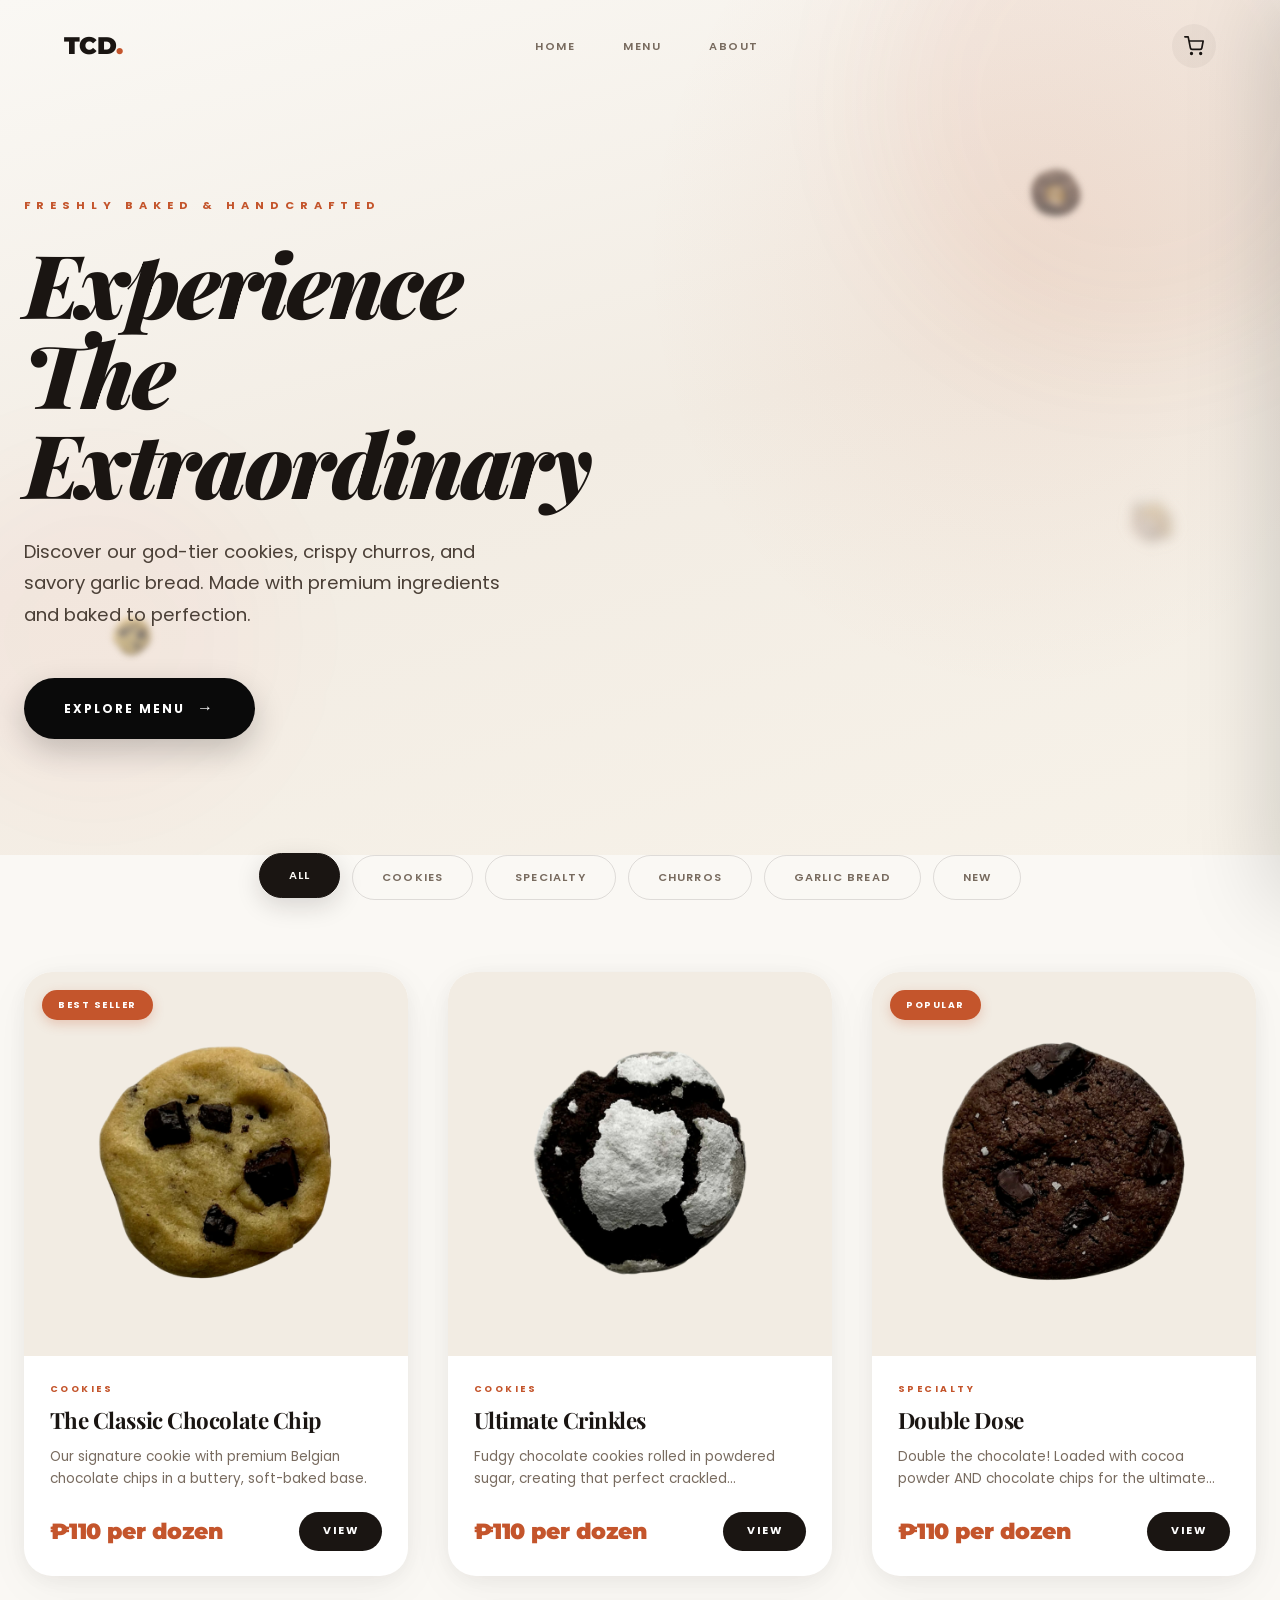
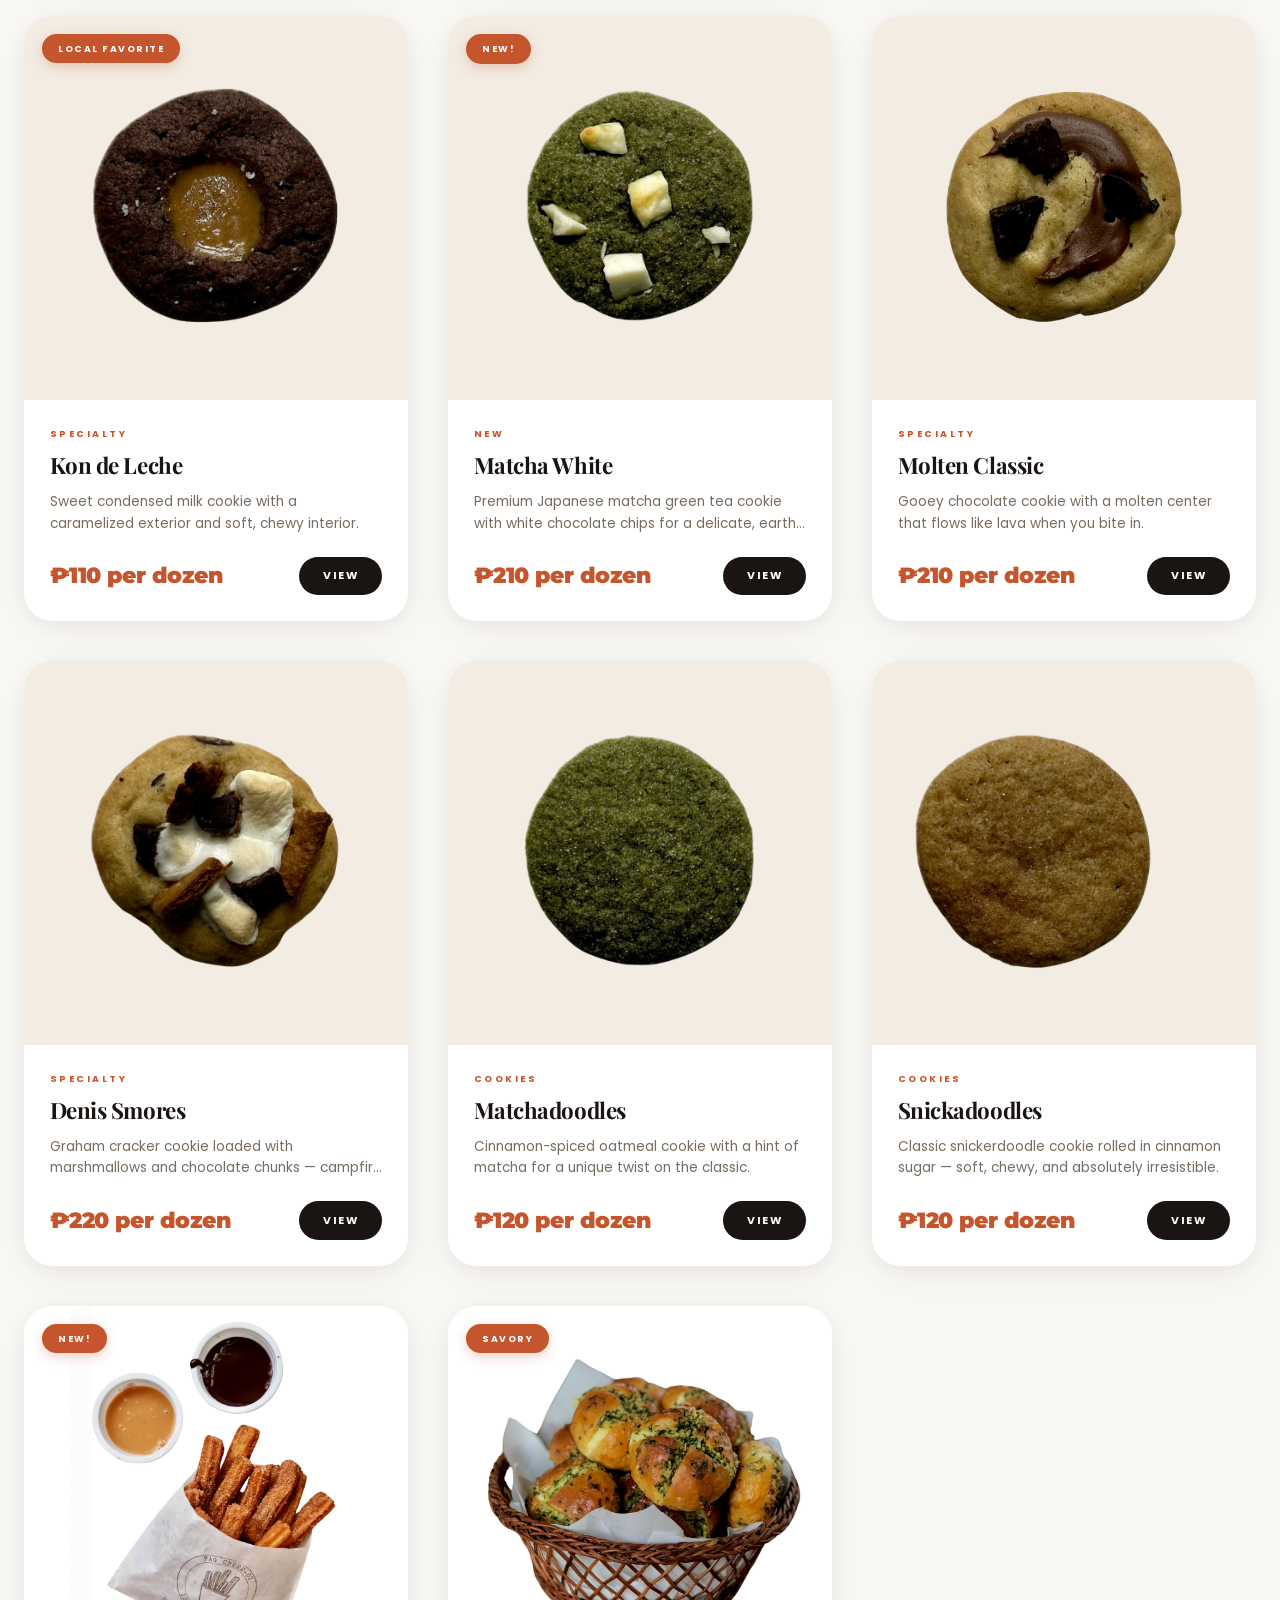
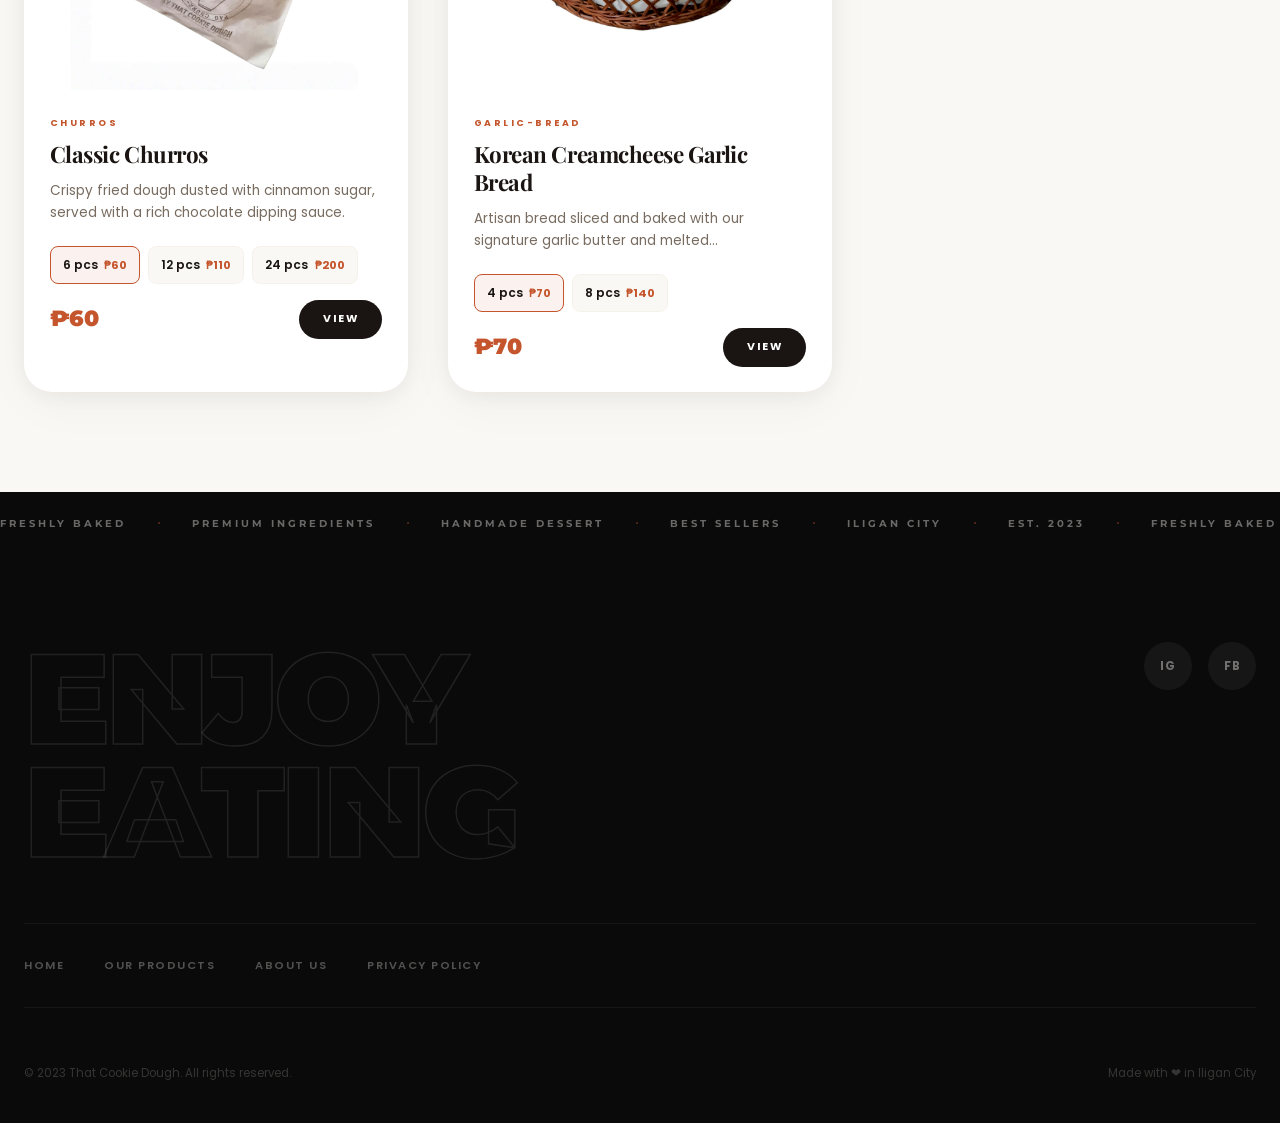
==== commit 300eccf4: "add some minor changes in productinfo" ====
--- a/pages/product.html
+++ b/pages/product.html
@@ -156,35 +156,35 @@
       const products = [
         {
           id: 'classic',
-          name: 'Classic Chocolate Chip',
-          price: 120,
+          name: 'The Classic Chocolate Chip',
+          price: 110,
           category: 'cookies',
           desc: 'Our signature cookie with premium Belgian chocolate chips in a buttery, soft-baked base.',
-          images: '../public/assets/pictures/Classic cookies.png',
+          images: "/../public/images/pictures/theclassic.png",
           badge: 'Best Seller'
         },
         {
           id: 'crinkles',
           name: 'Ultimate Crinkles',
-          price: 120,
+          price: 110,
           category: 'cookies',
           desc: 'Fudgy chocolate cookies rolled in powdered sugar, creating that perfect crackled appearance.',
-          images: '../public/assets/pictures/crinkles.png',
+          images: "/../public/images/pictures/crinkle.png",
           badge: null
         },
         {
           id: 'double',
           name: 'Double Dose',
-          price: 120,
+          price: 110,
           category: 'specialty',
           desc: 'Double the chocolate! Loaded with cocoa powder AND chocolate chips for the ultimate chocolate experience.',
-          images: '../public/assets/pictures/double.png',
+          images: "/../public/images/pictures/doubledose.png",
           badge: 'Popular'
         },
         {
           id: 'kon-de-leche',
           name: 'Kon de Leche',
-          price: 120,
+          price: 110,
           category: 'specialty',
           desc: 'Sweet condensed milk cookie with a caramelized exterior and soft, chewy interior.',
           images: '../public/assets/pictures/kon de leche.png',
@@ -193,7 +193,7 @@
         {
           id: 'matcha-white',
           name: 'Matcha White',
-          price: 120,
+          price: 210,
           category: 'new',
           desc: 'Premium Japanese matcha green tea cookie with white chocolate chips for a delicate, earthy sweetness.',
           images: '../public/assets/pictures/matcha white.png',
@@ -202,10 +202,10 @@
         {
           id: 'molten-classic',
           name: 'Molten Classic',
-          price: 220,
+          price: 210,
           category: 'specialty',
           desc: 'Gooey chocolate cookie with a molten center that flows like lava when you bite in.',
-          images: '../public/assets/pictures/molten clasic.png',
+          images: "/../public/images/pictures/molten.png",
           badge: null
         },
         {
@@ -250,9 +250,9 @@
         },
         {
           id: 'premium-garlic-bread',
-          name: 'Premium Garlic Bread',
+          name: 'Korean Creamcheese Garlic Bread',
           category: 'garlic-bread',
-          desc: 'Artisan bread sliced and baked with our signature garlic butter and herbs until golden crisp.',
+          desc: 'Artisan bread sliced and baked with our signature garlic butter and melted creamcheese until golden crisp.',
           images: '../public/assets/BREAD 1.jpeg',
           badge: 'Savory',
           prices: {
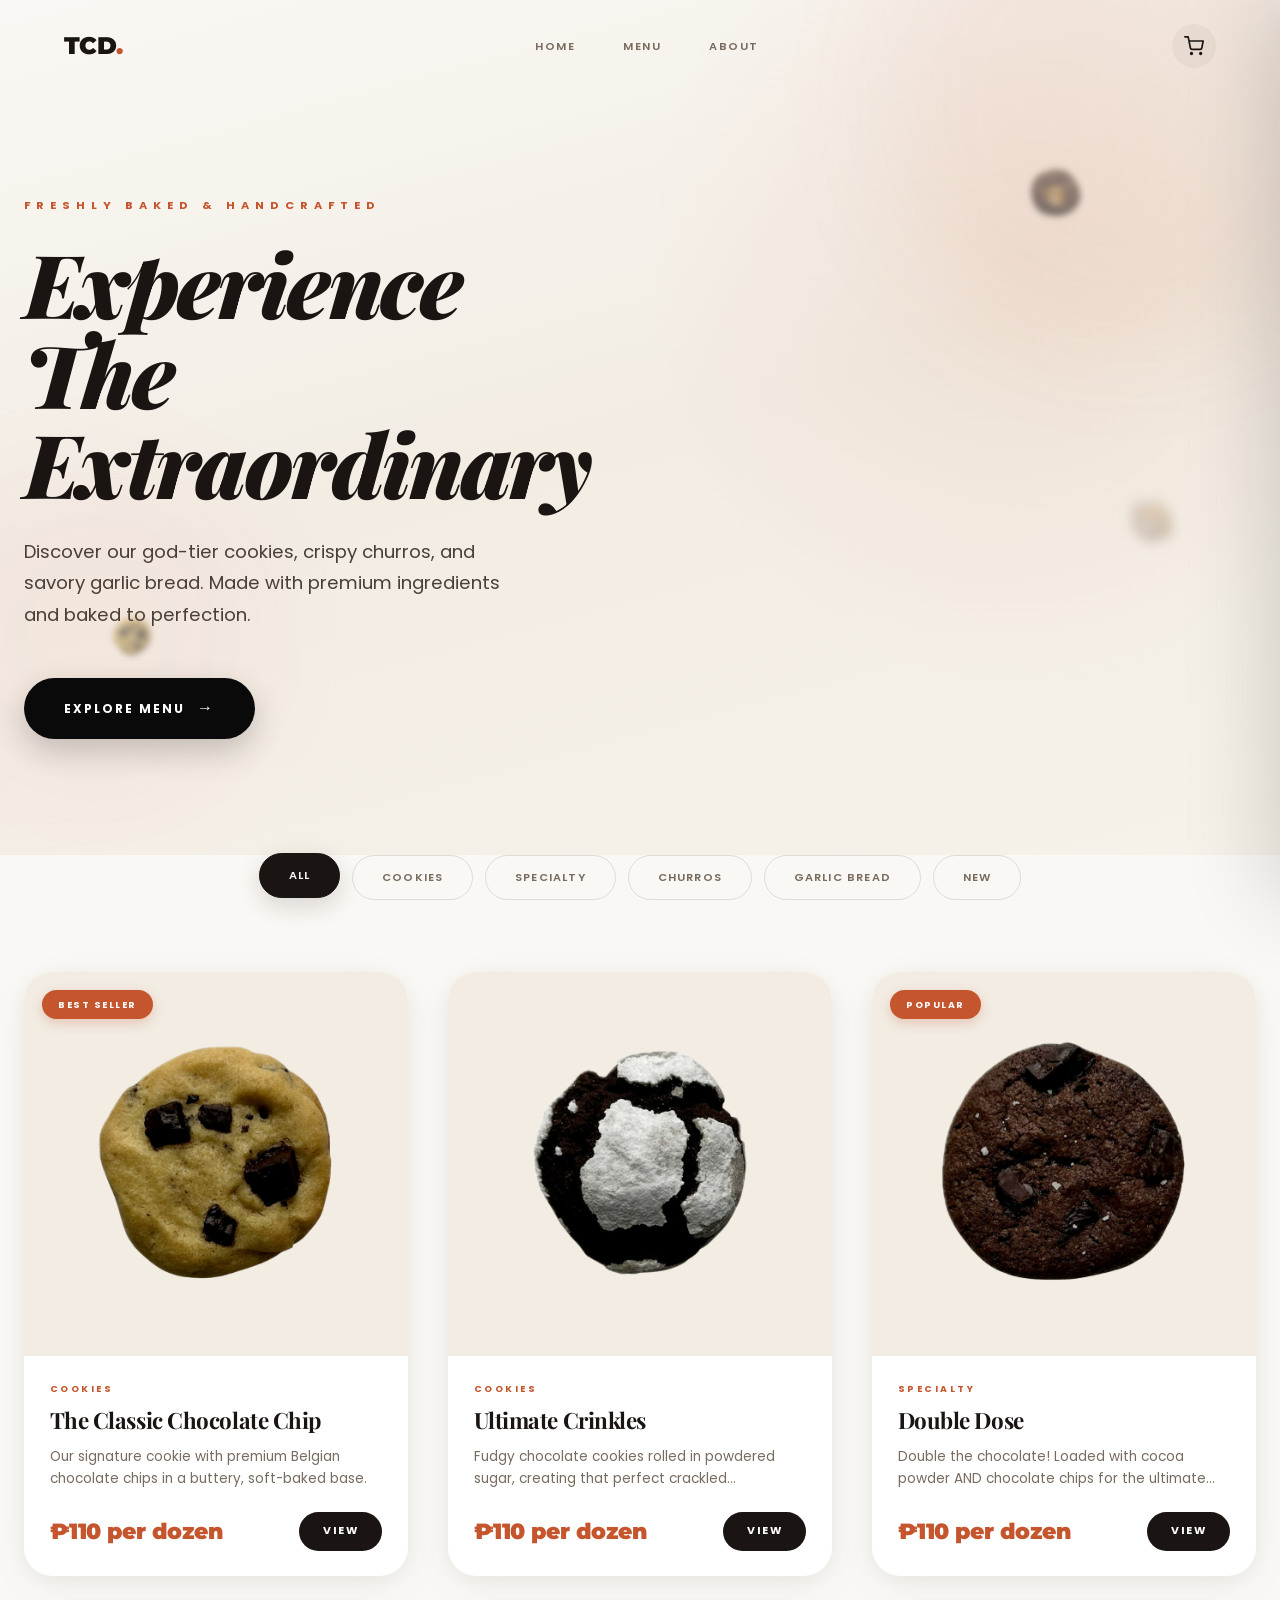
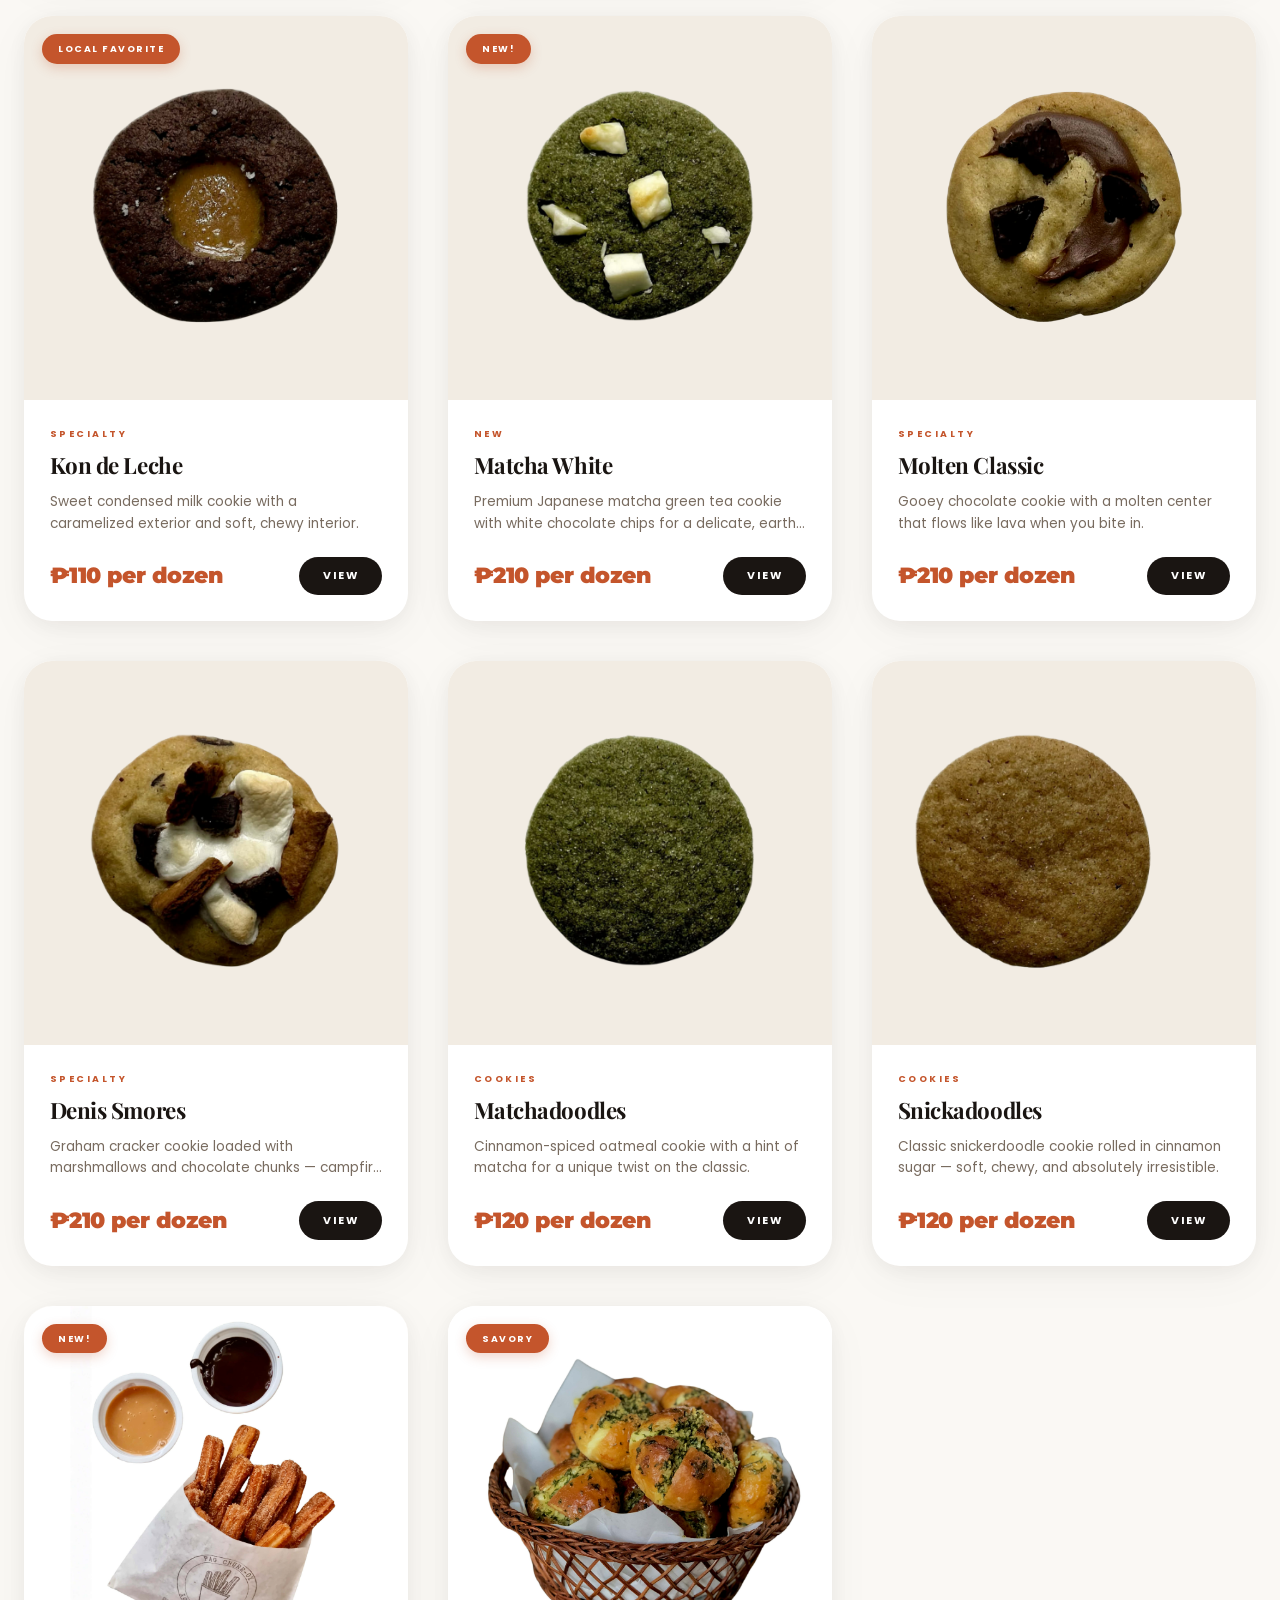
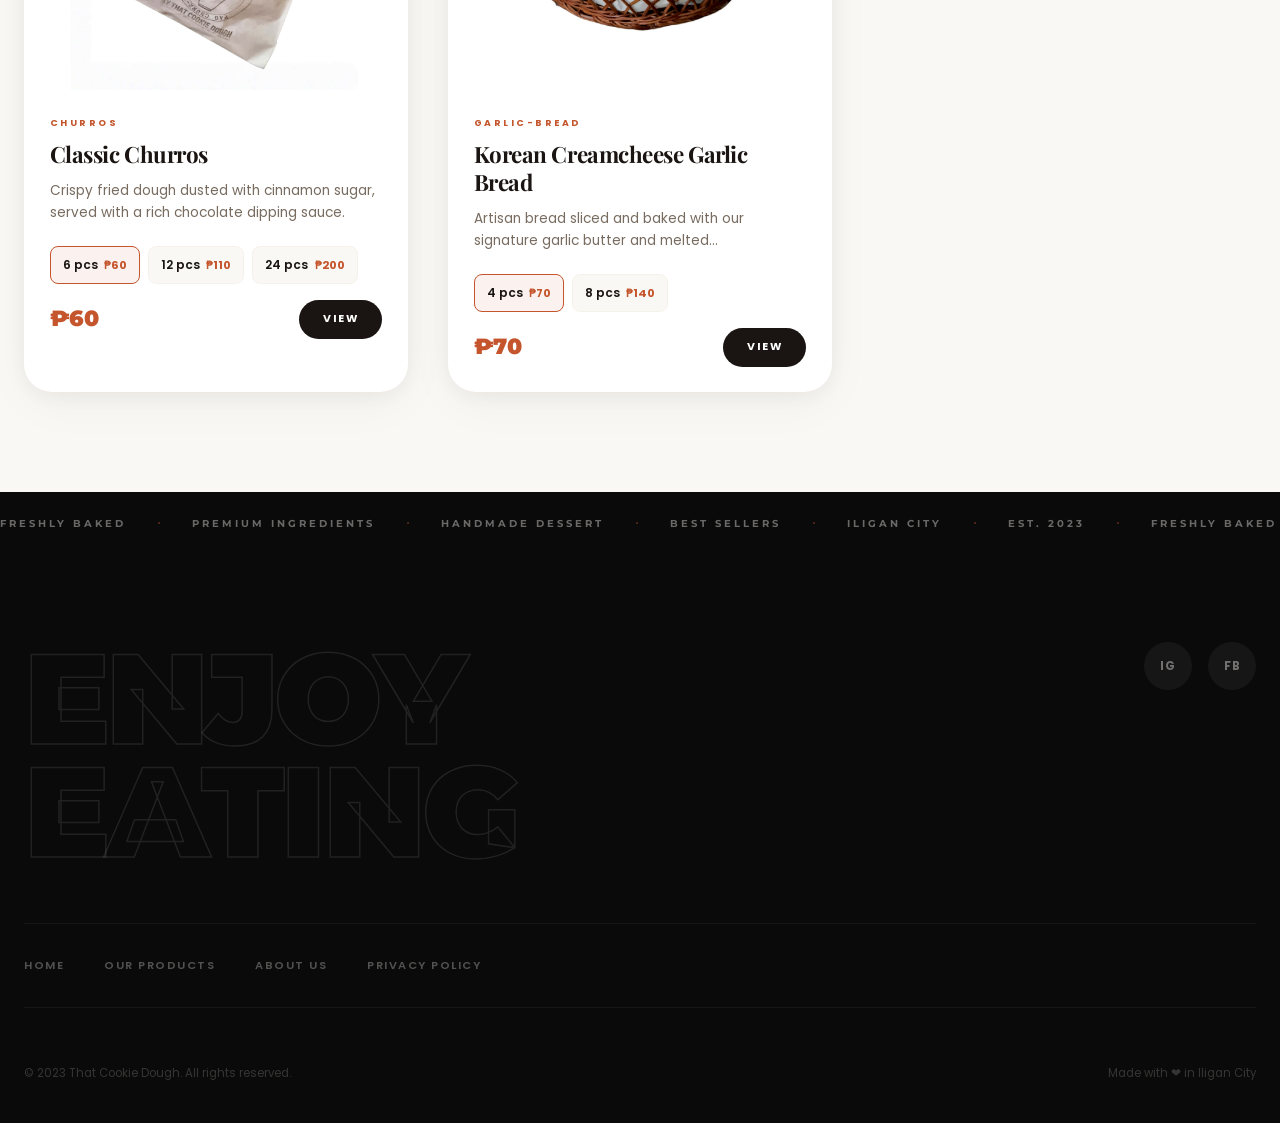
==== commit a3cf4ad2: "add some minor changes" ====
--- a/pages/product.html
+++ b/pages/product.html
@@ -104,7 +104,7 @@
           <div class="footer-enjoy">EATING</div>
         </div>
         <div class="footer-socials">
-          <a href="https://www.instagram.com/thatcookiedough.ph/" class="social-btn" aria-label="Instagram" target = "_blank">IG</a>
+          <a href="https://www.instagram.com/that.cookie.dough.iligan" class="social-btn" aria-label="Instagram" target = "_blank">IG</a>
           <a href="https://web.facebook.com/ThatCookieDoughIligan" class="social-btn" aria-label="Facebook" target = "_blank">FB</a>
         </div>
       </div>
@@ -211,7 +211,7 @@
         {
           id: 'denis-smores',
           name: 'Denis Smores',
-          price: 220,
+          price: 210,
           category: 'specialty',
           desc: 'Graham cracker cookie loaded with marshmallows and chocolate chunks — campfire vibes in every bite.',
           images: '../public/assets/pictures/denis smores.png',
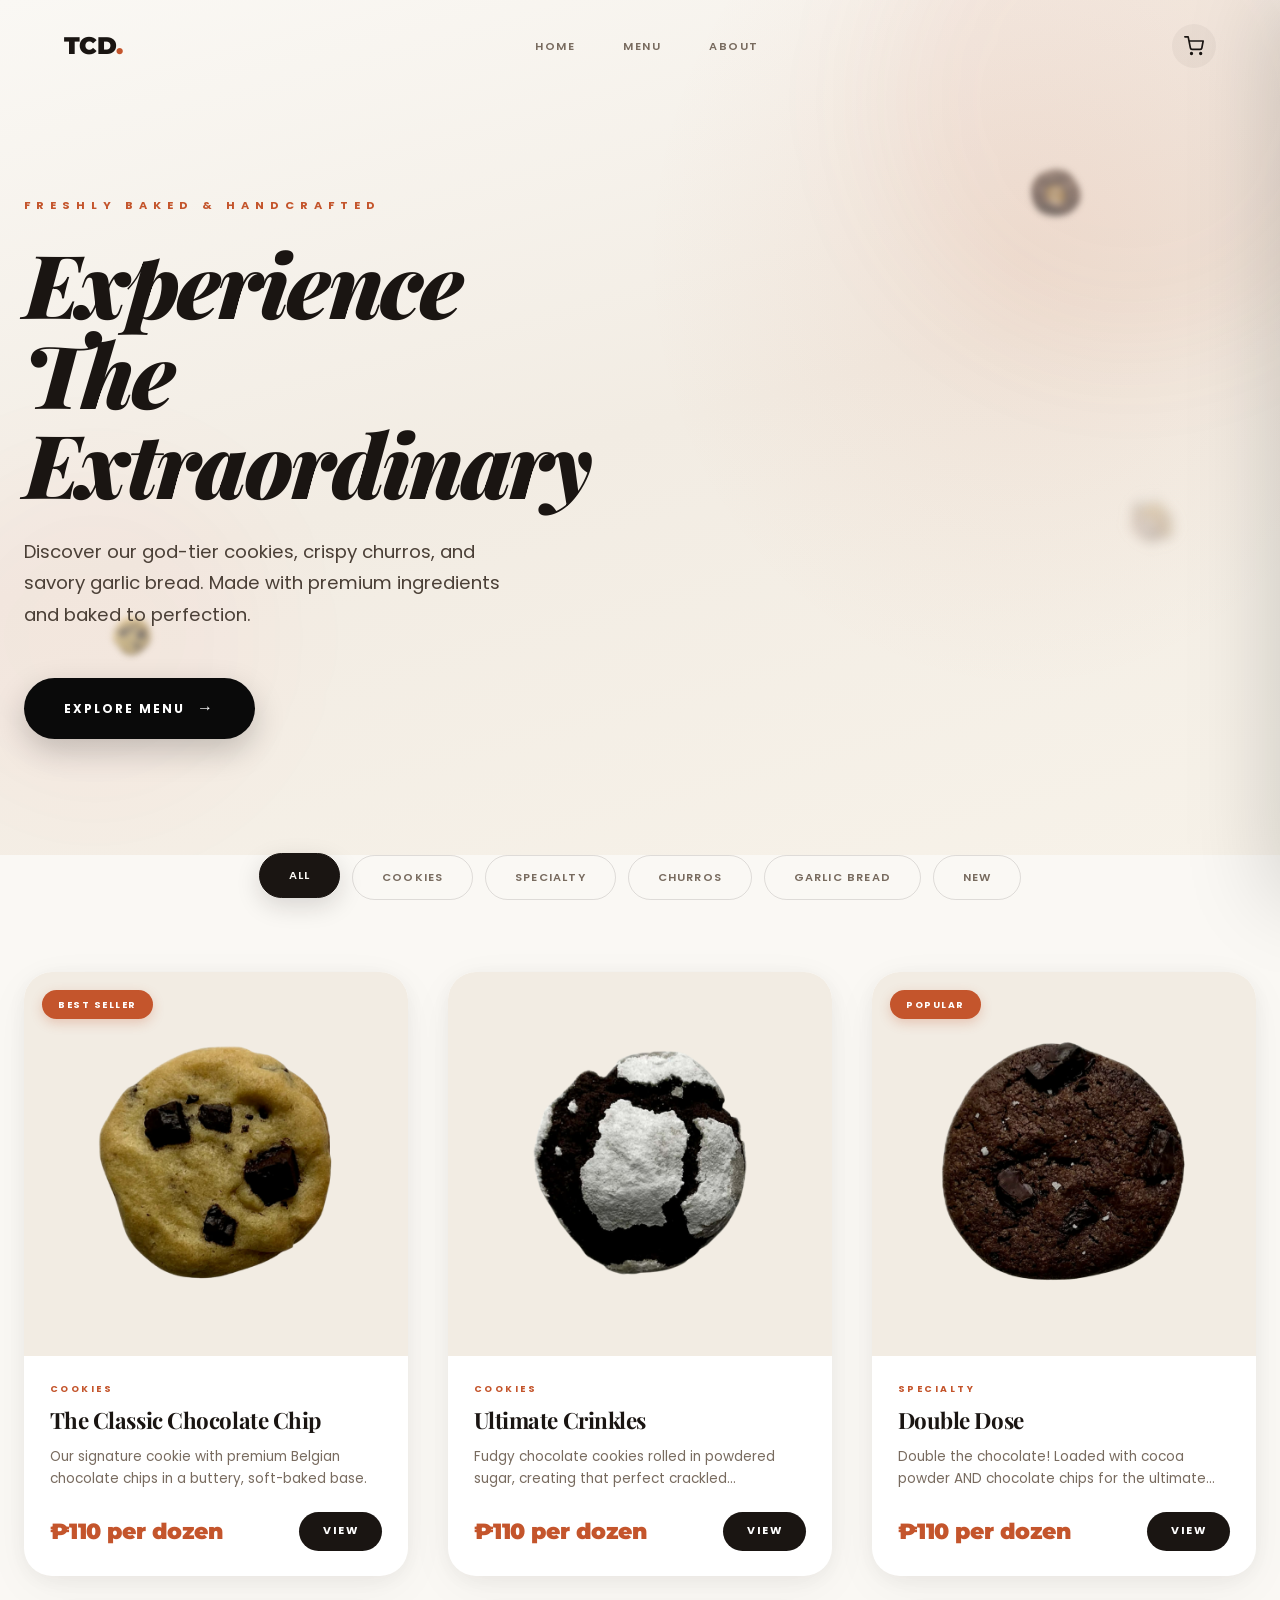
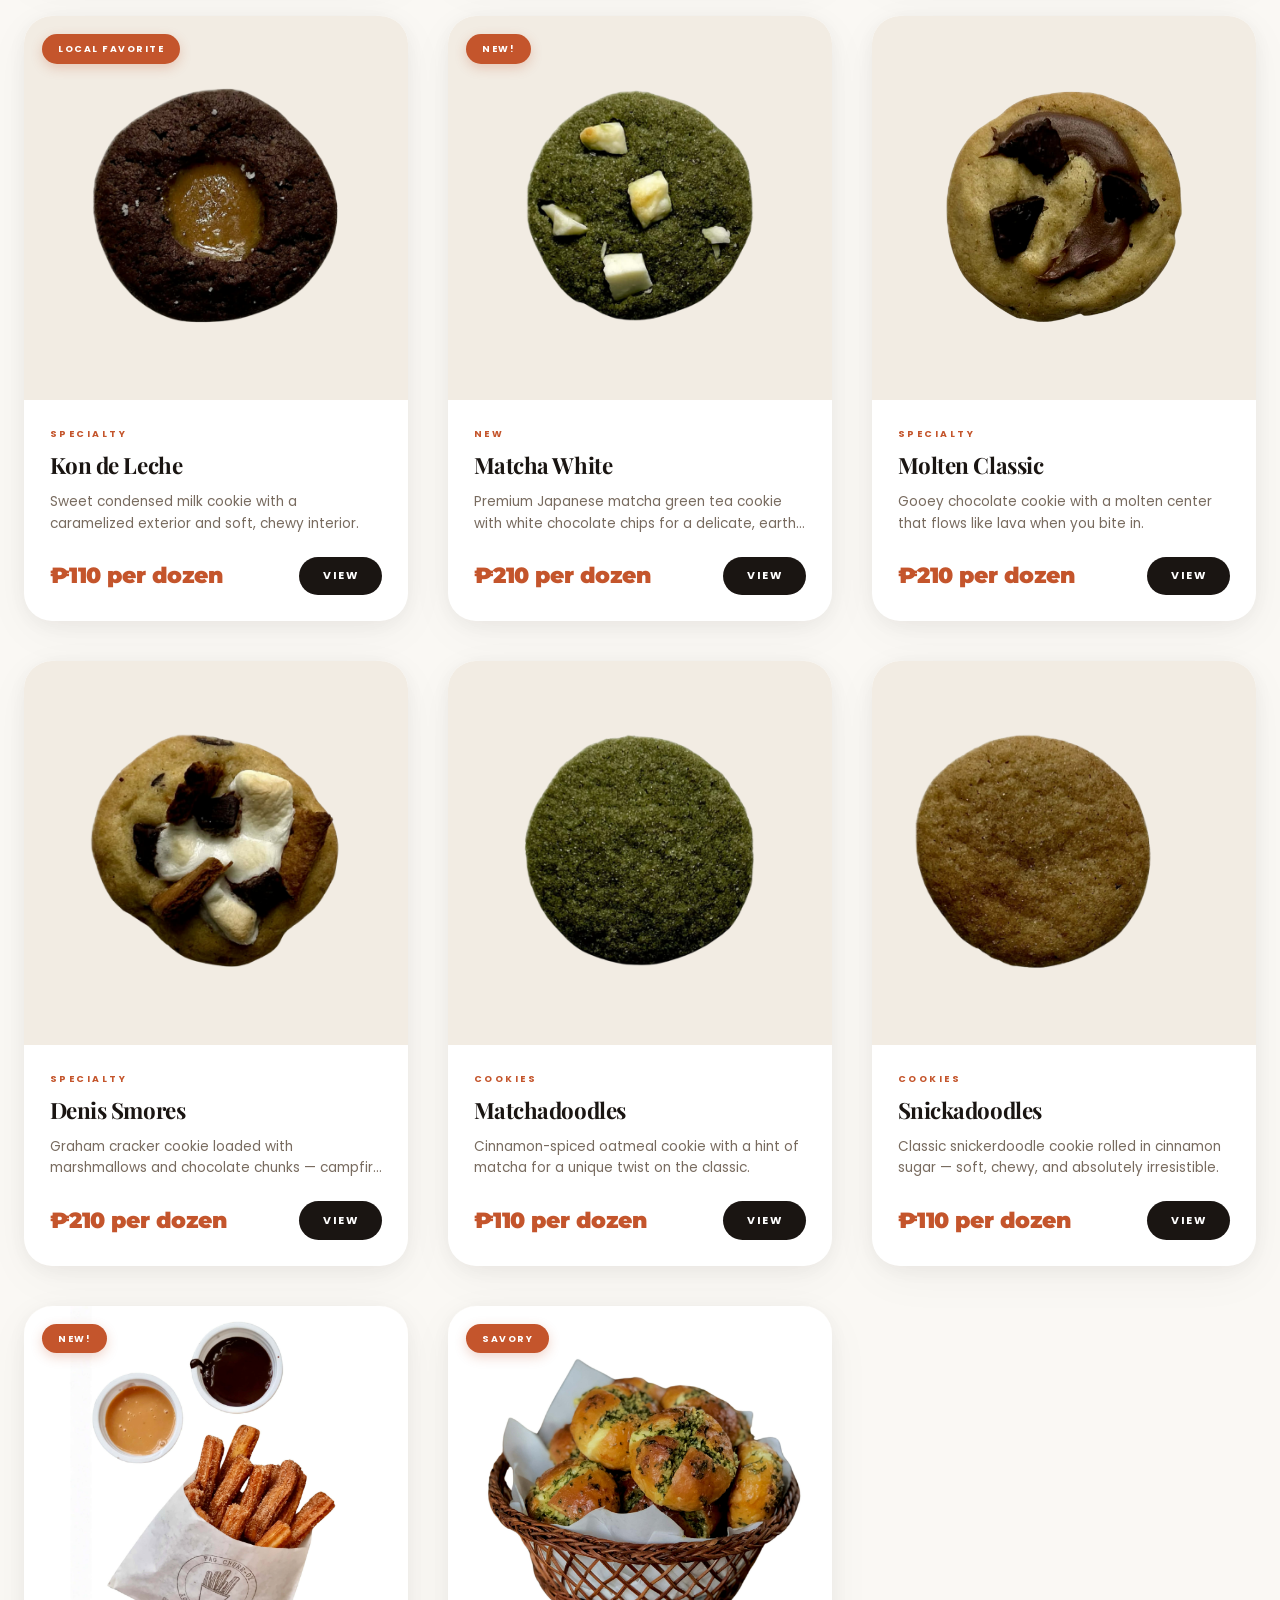
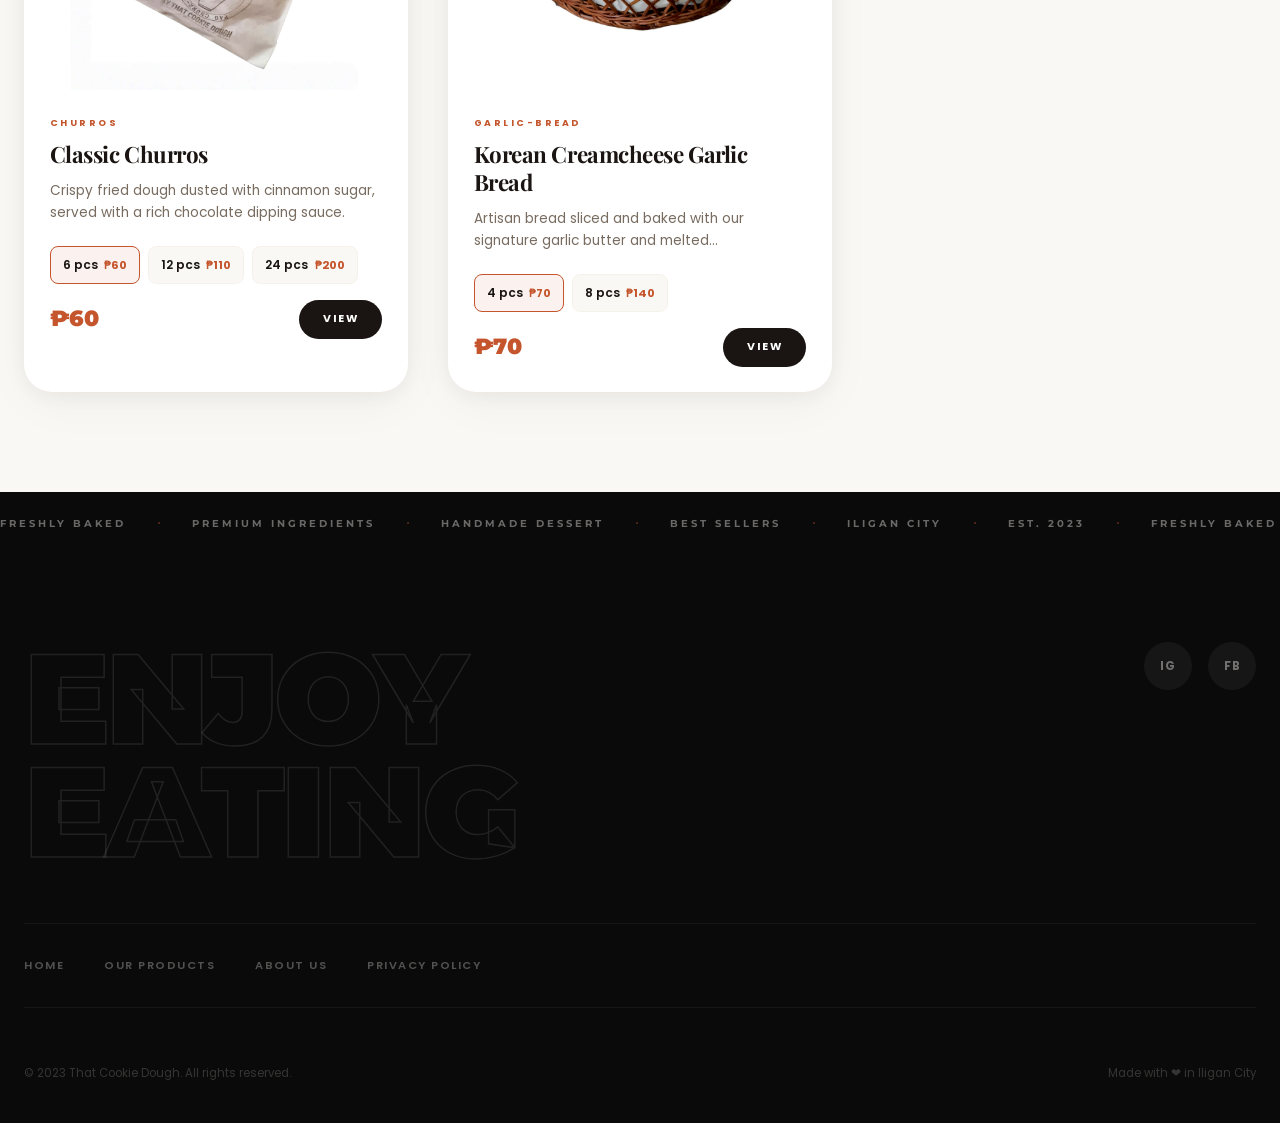
==== commit 017c9768: "add some another pricing changes" ====
--- a/pages/product.html
+++ b/pages/product.html
@@ -220,7 +220,7 @@
         {
           id: 'matchadoodles',
           name: 'Matchadoodles',
-          price: 120,
+          price: 110,
           category: 'cookies',
           desc: 'Cinnamon-spiced oatmeal cookie with a hint of matcha for a unique twist on the classic.',
           images: '../public/assets/cookei/matchadoodles.png',
@@ -229,7 +229,7 @@
         {
           id: 'snickadoodles',
           name: 'Snickadoodles',
-          price: 120,
+          price: 110,
           category: 'cookies',
           desc: 'Classic snickerdoodle cookie rolled in cinnamon sugar — soft, chewy, and absolutely irresistible.',
           images: '../public/assets/cookei/snickadoodles.png',
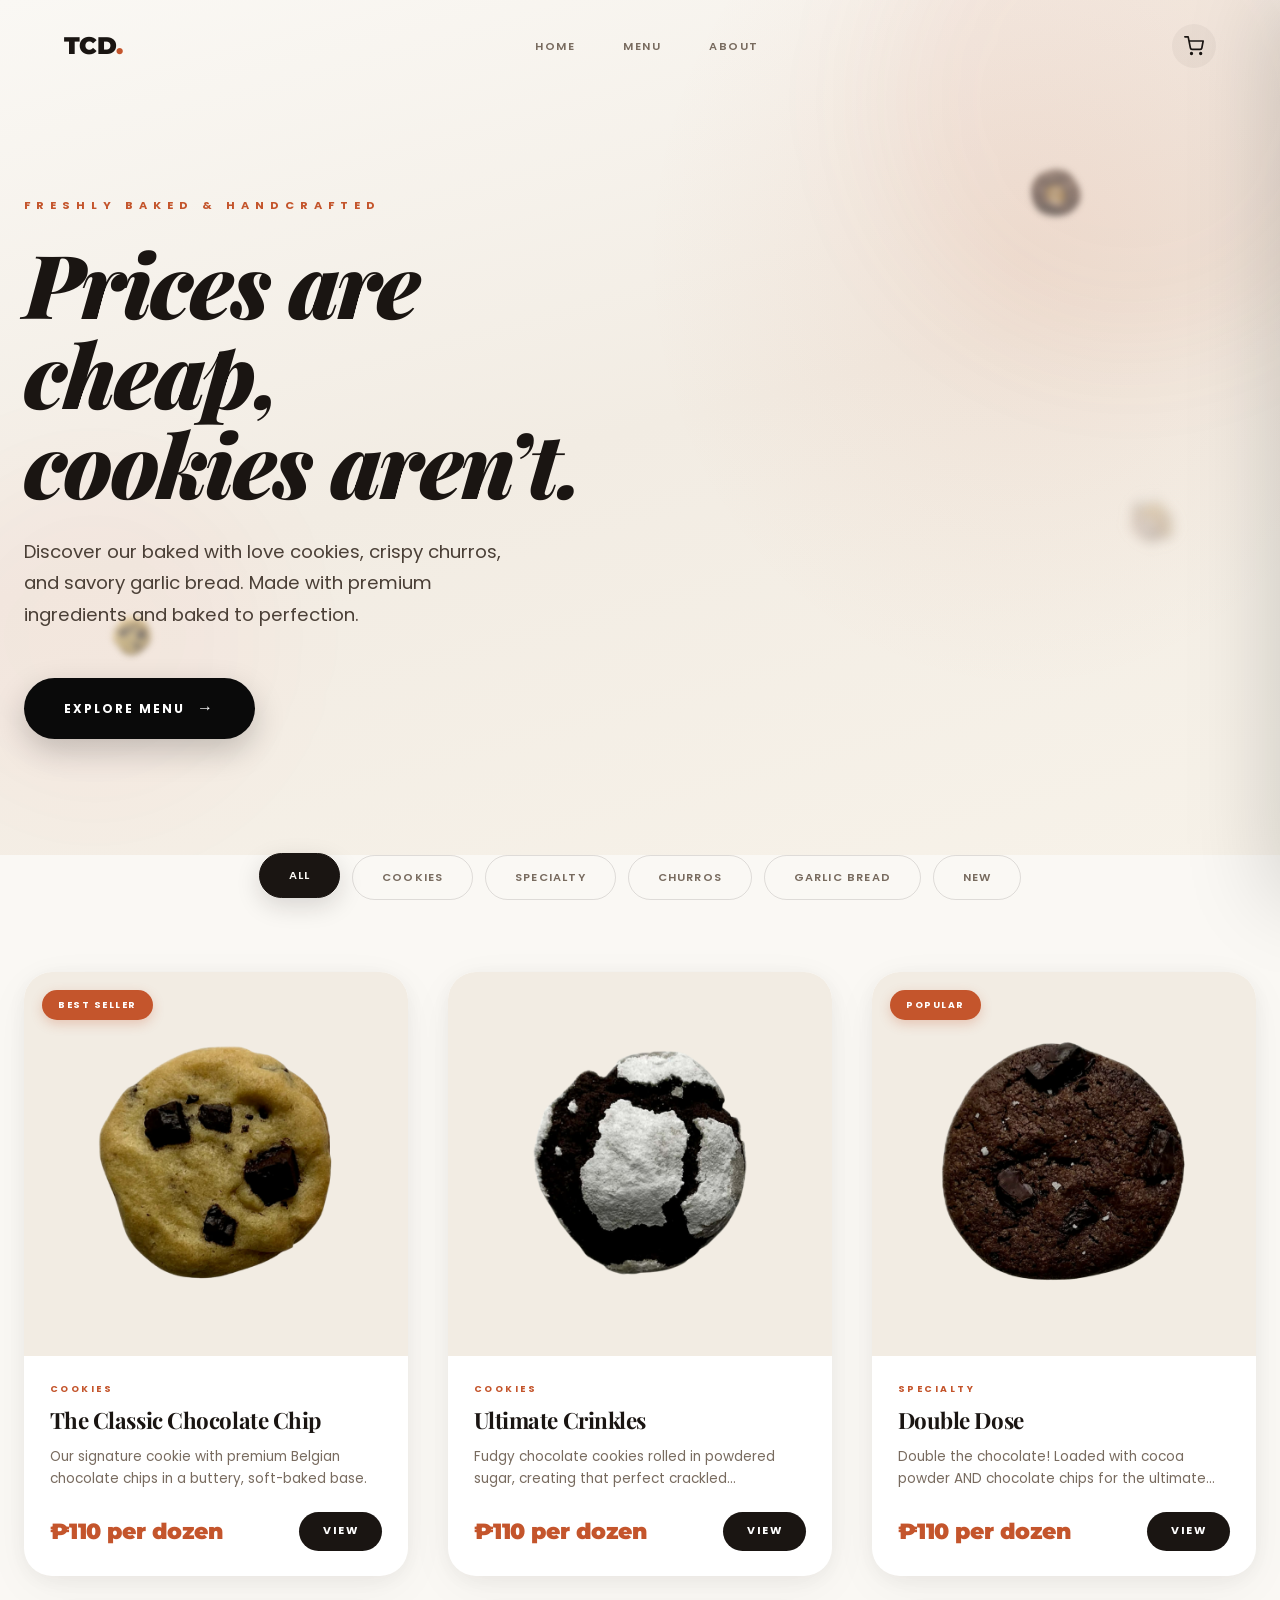
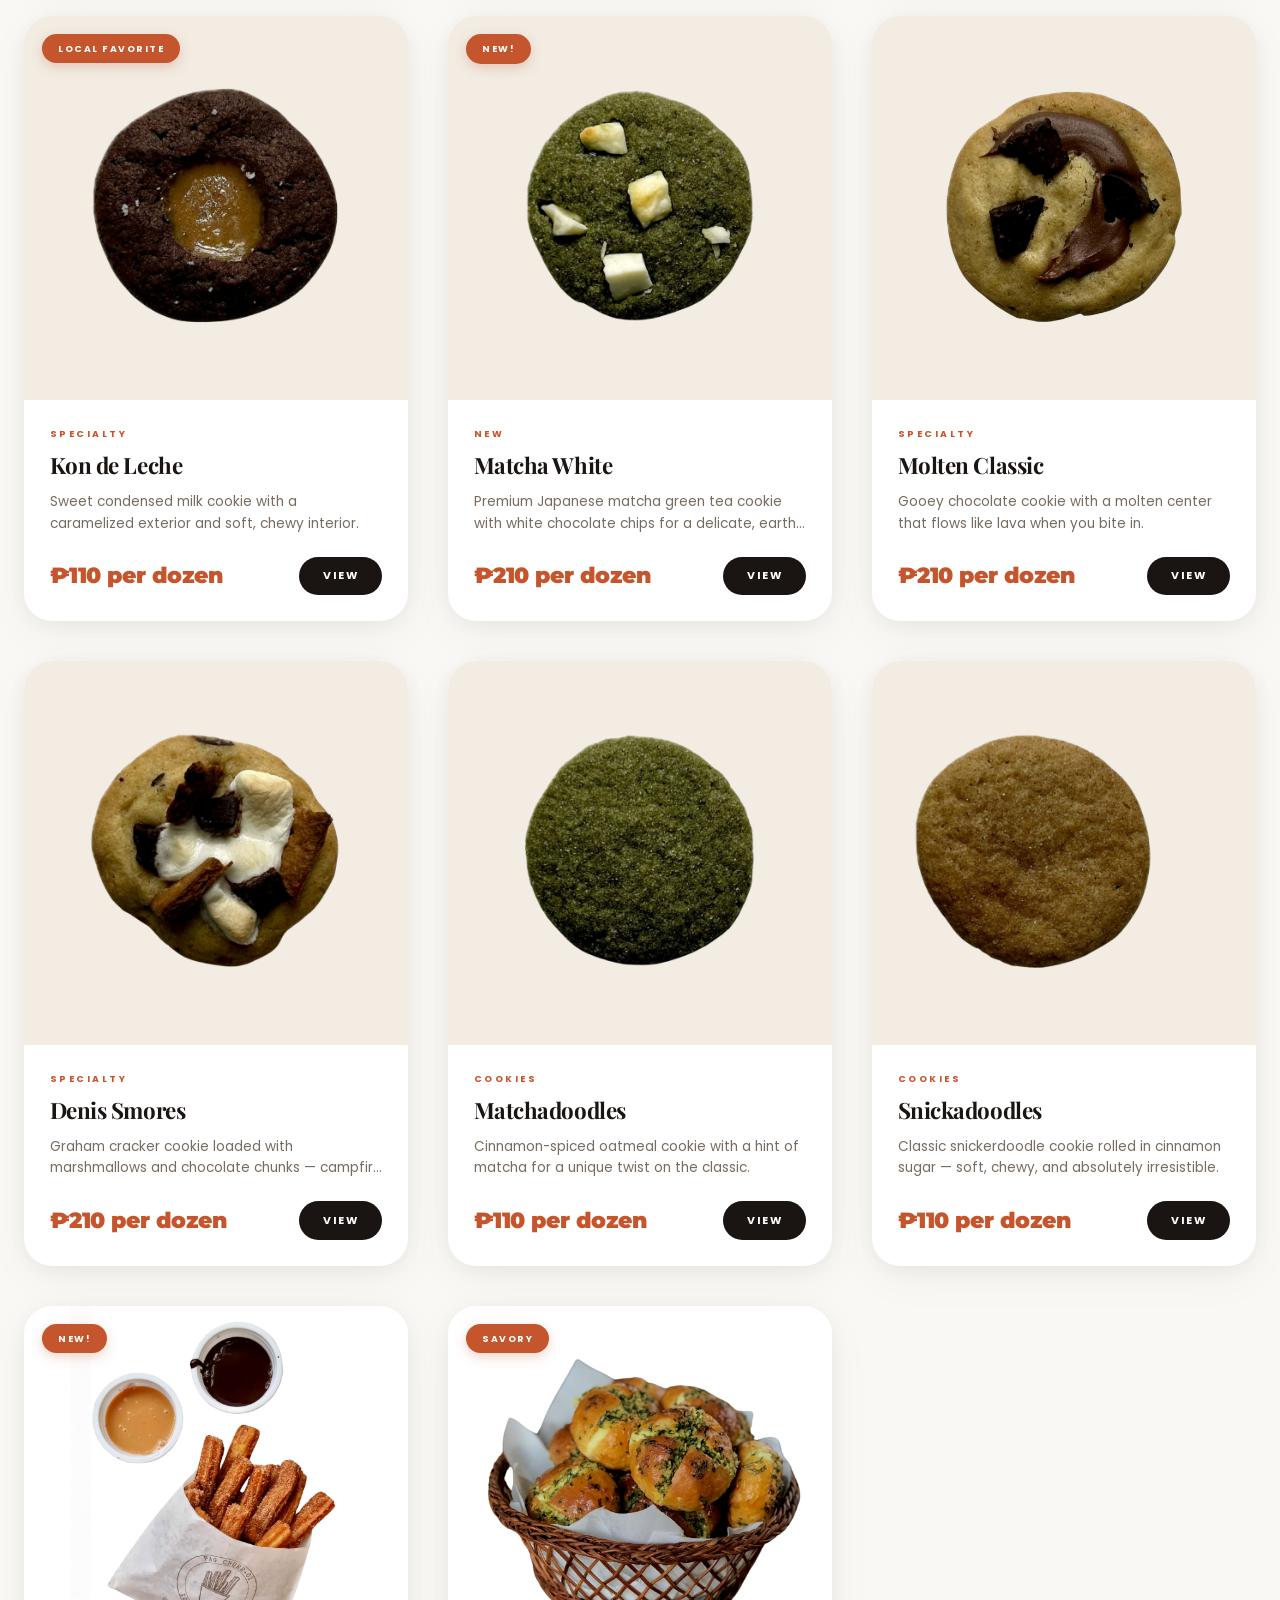
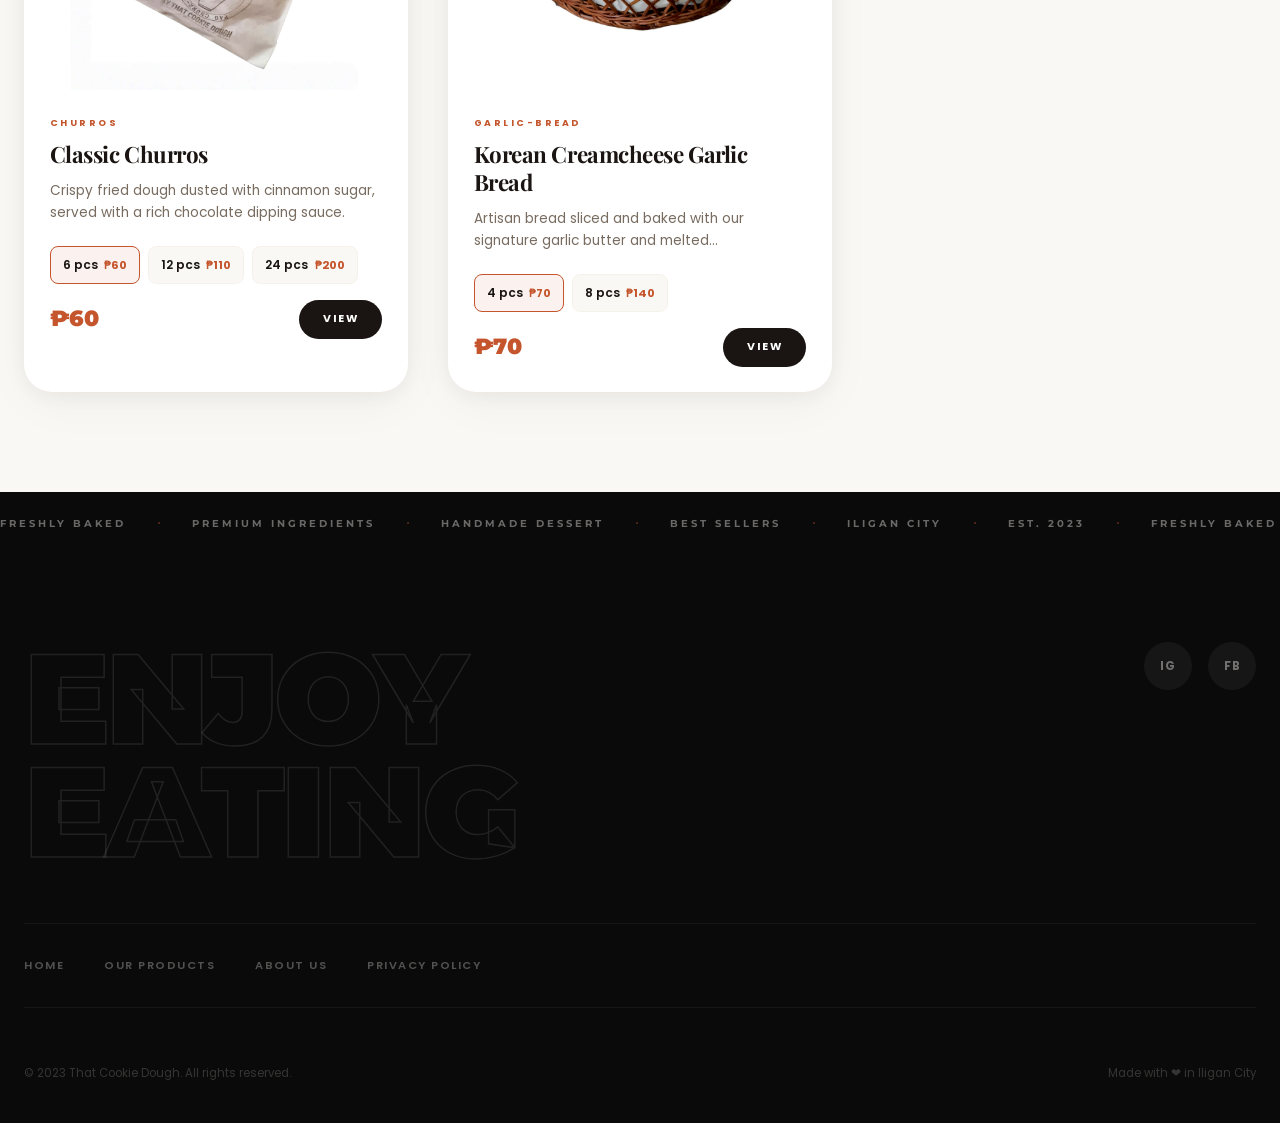
==== commit 48407c7f: "change some descriptio" ====
--- a/pages/product.html
+++ b/pages/product.html
@@ -44,8 +44,8 @@
     <div class="container hero-container">
       <div class="hero-content">
         <p class="hero-eyebrow">Freshly Baked & Handcrafted</p>
-        <h1 class="hero-title">Experience<br/>The Extraordinary</h1>
-        <p class="hero-subtitle">Discover our god-tier cookies, crispy churros, and savory garlic bread. Made with premium ingredients and baked to perfection.</p>
+        <h1 class="hero-title">Prices are cheap,<br/>cookies aren’t.</h1>
+        <p class="hero-subtitle">Discover our  baked with love cookies, crispy churros, and savory garlic bread. Made with premium ingredients and baked to perfection.</p>
         <a href="#products-grid" class="hero-cta" id="hero-cta">Explore Menu</a>
       </div>
       
